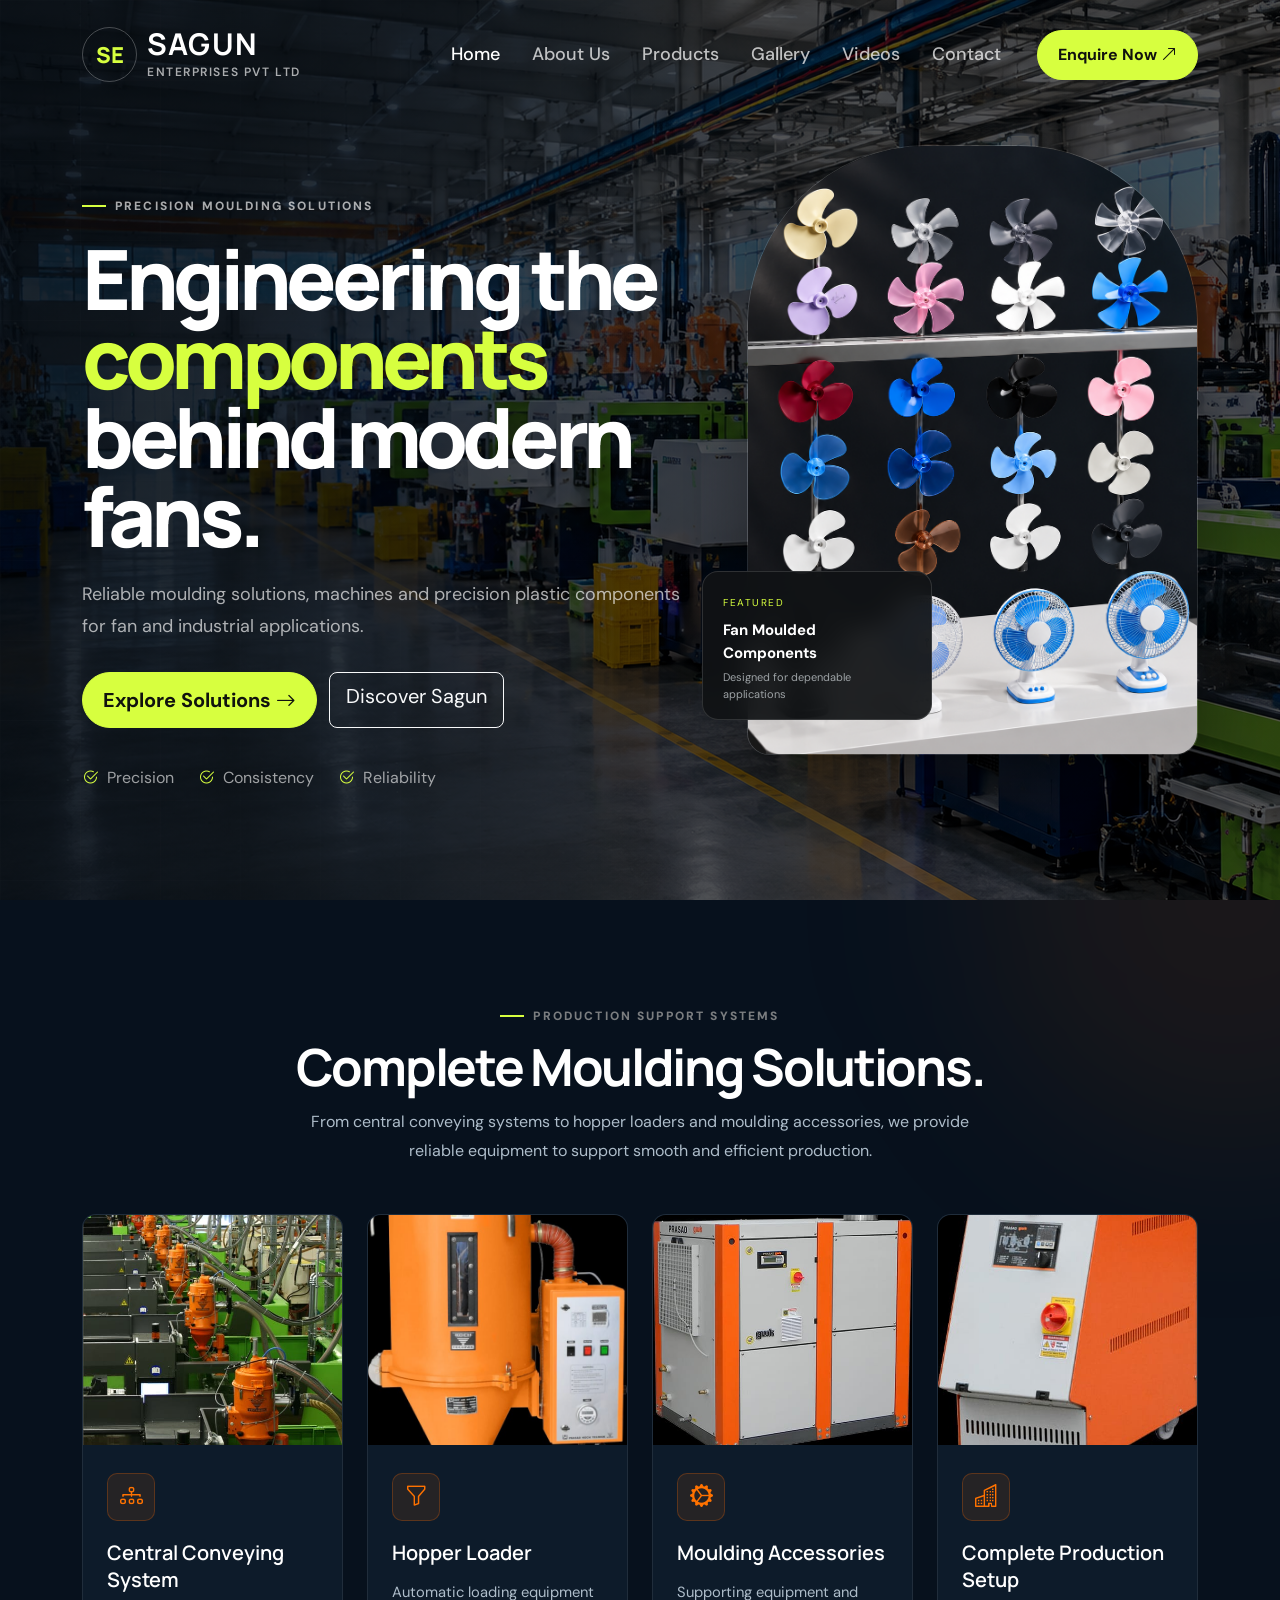
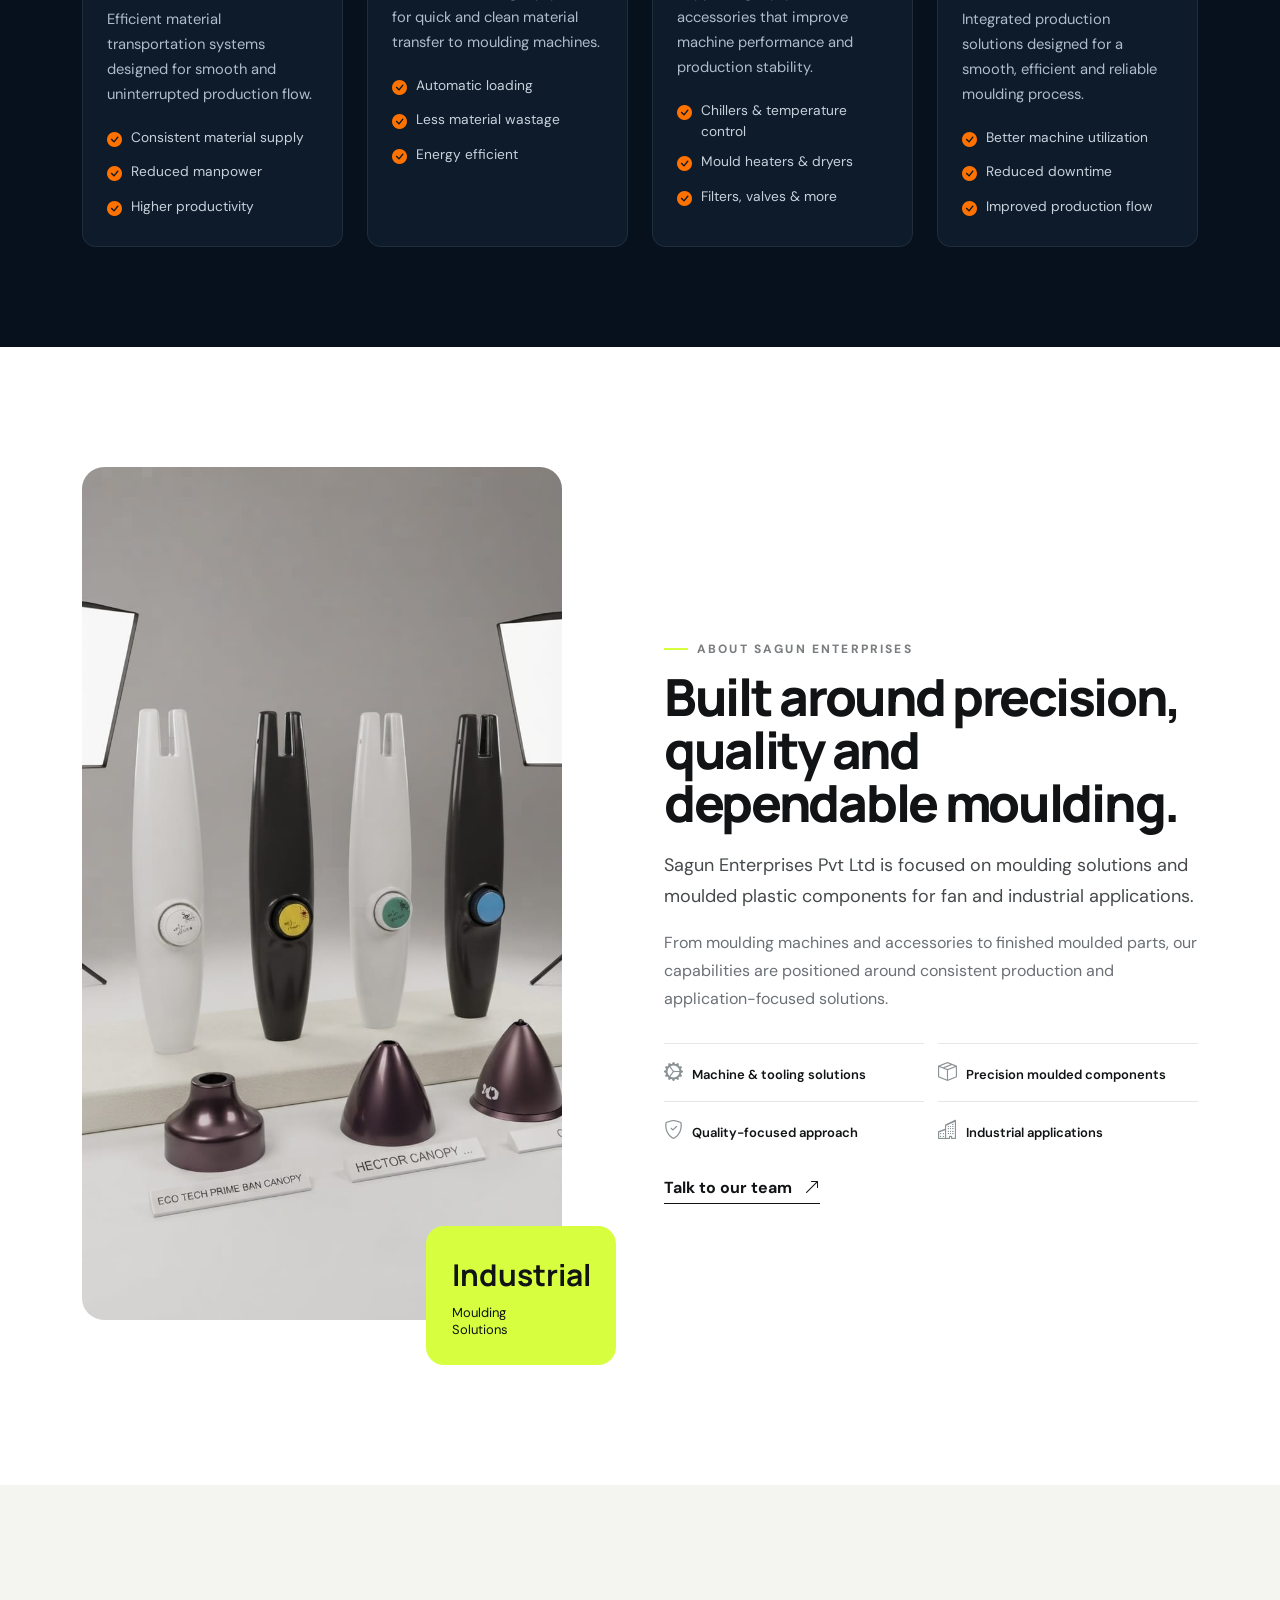
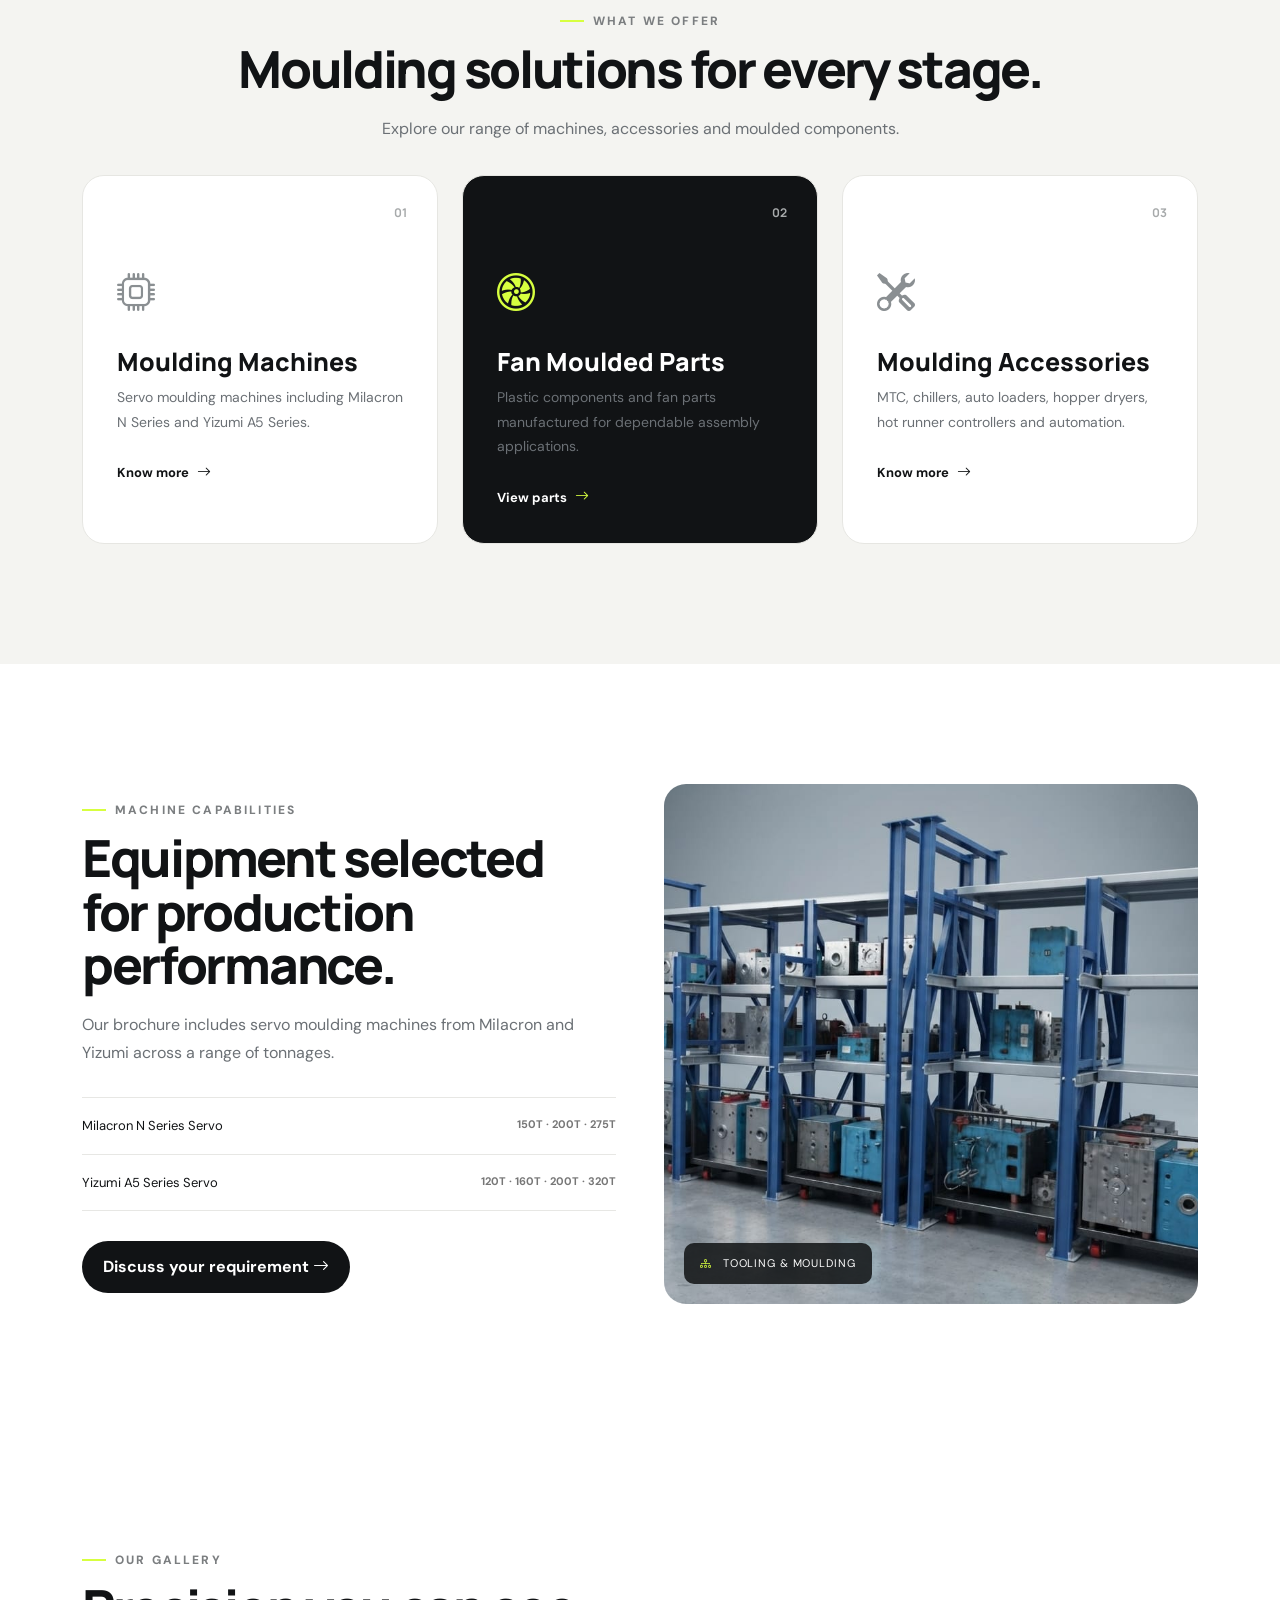
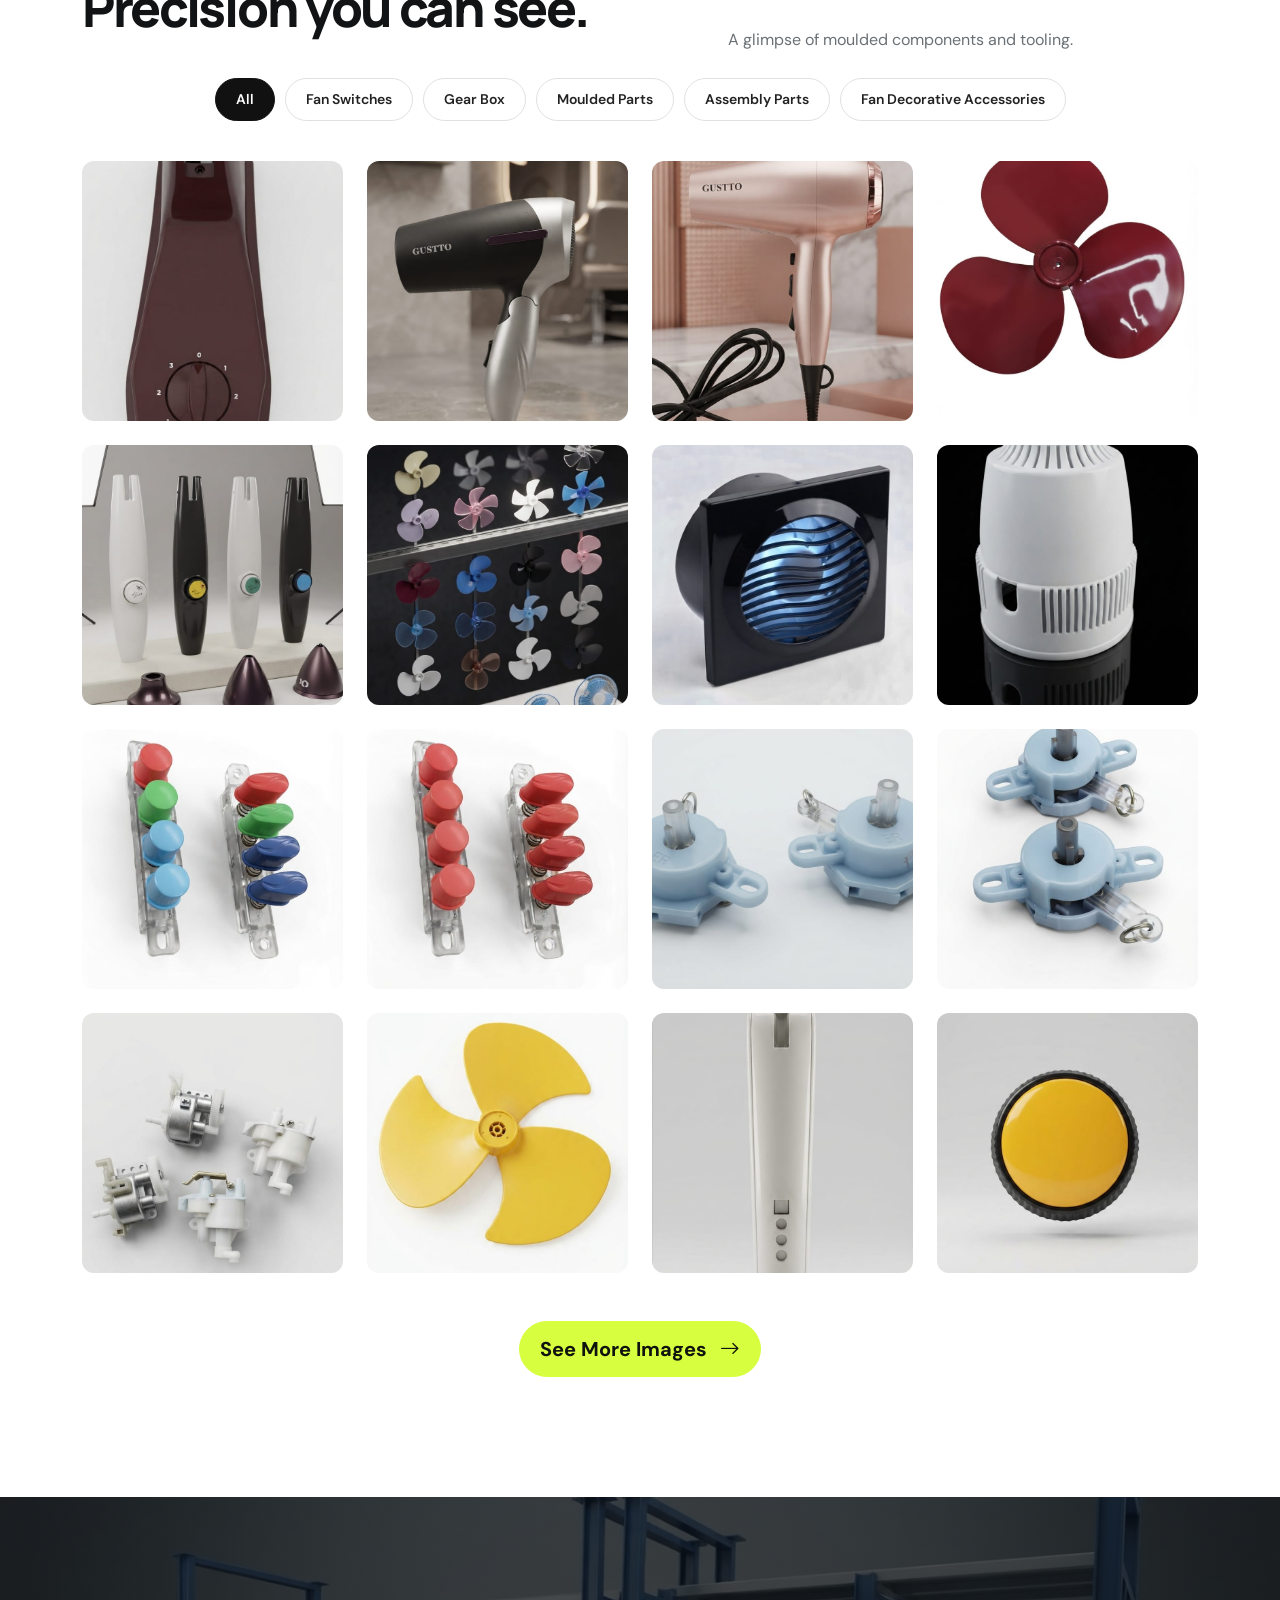
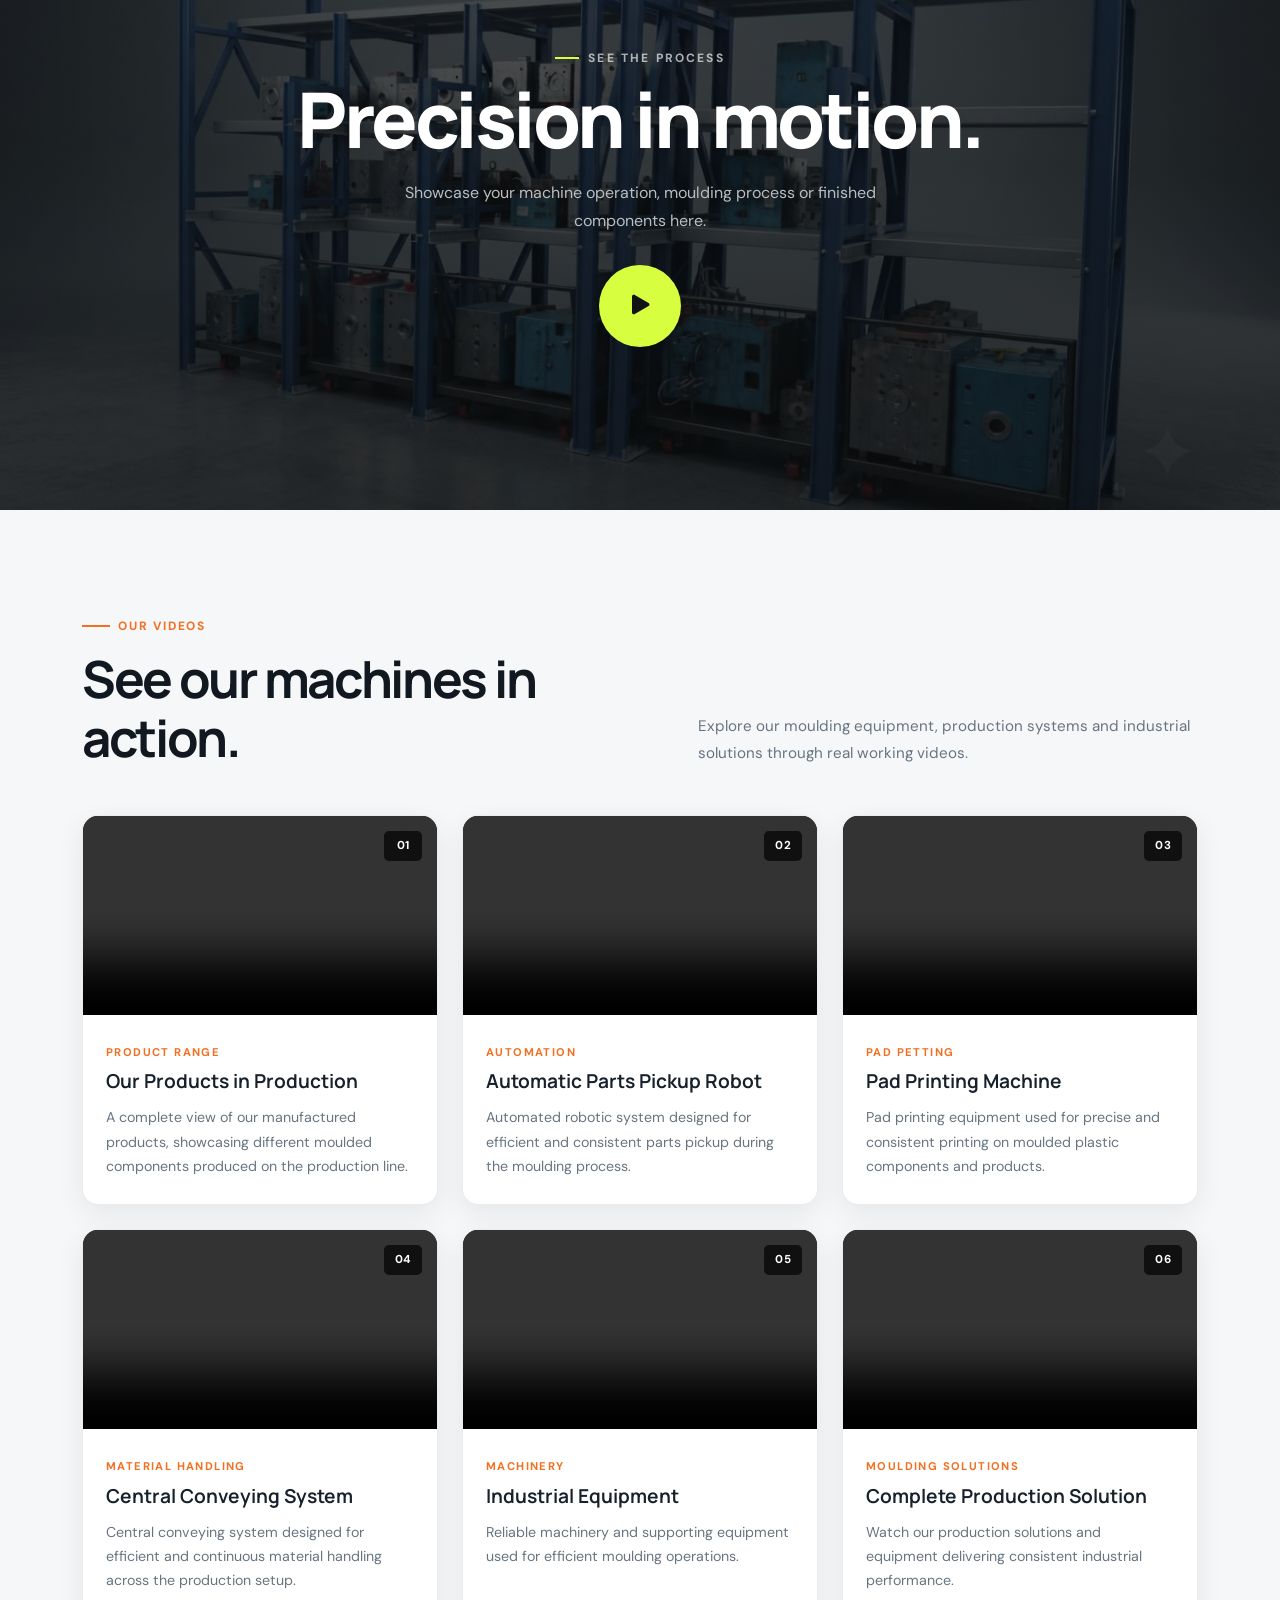
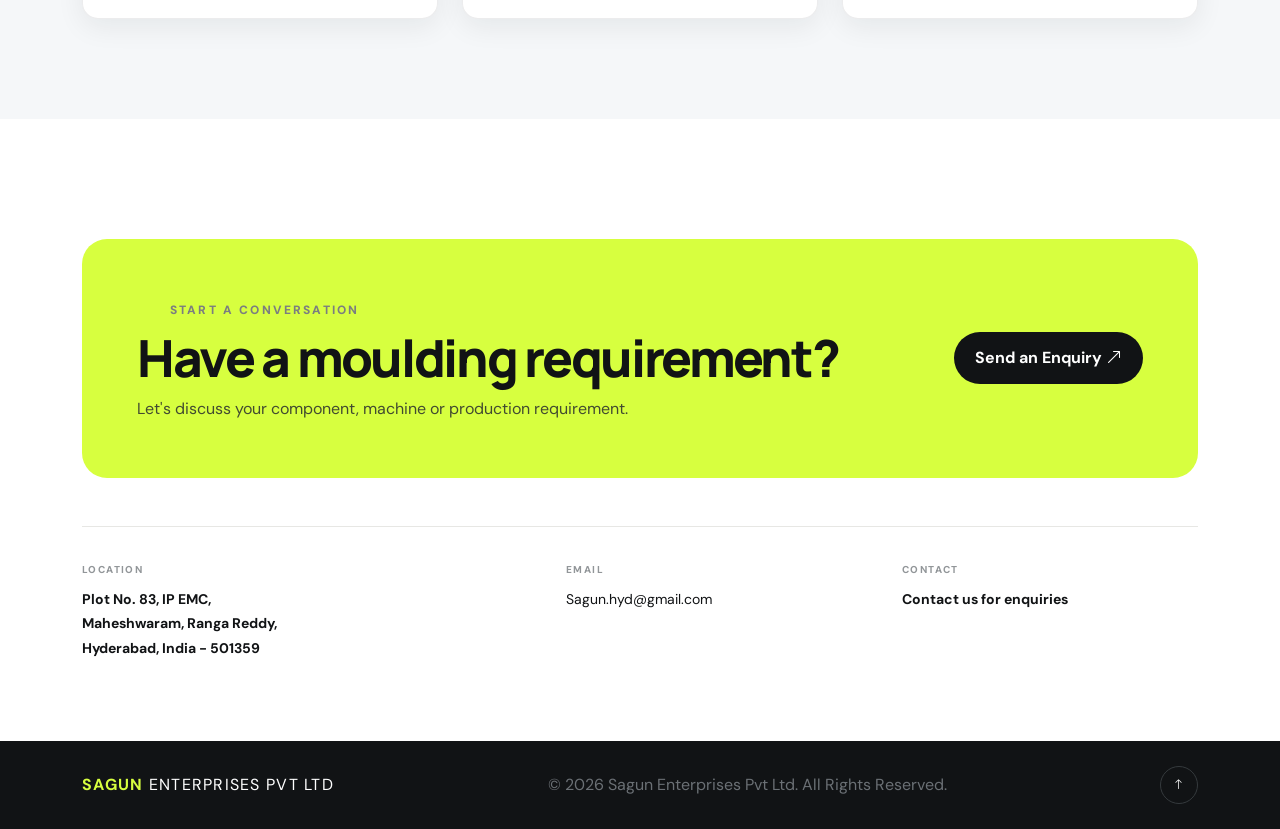
==== index.html @ 0892a83f "Initial website upload" ====
<!DOCTYPE html>
<html lang="en">

<head>
  <meta charset="UTF-8">
  <meta name="viewport" content="width=device-width, initial-scale=1.0">
  <meta name="description"
    content="Sagun Enterprises Pvt Ltd - Moulding machines, fan moulded components and industrial moulding solutions in Hyderabad.">
  <title>Sagun Enterprises Pvt Ltd | Moulding Solutions</title>

  <link rel="preconnect" href="https://fonts.googleapis.com">
  <link rel="preconnect" href="https://fonts.gstatic.com" crossorigin>
  <link
    href="https://fonts.googleapis.com/css2?family=DM+Sans:wght@400;500;600;700&family=Manrope:wght@500;600;700;800&display=swap"
    rel="stylesheet">

  <link href="https://cdn.jsdelivr.net/npm/bootstrap@5.3.3/dist/css/bootstrap.min.css" rel="stylesheet">
  <link href="https://cdn.jsdelivr.net/npm/bootstrap-icons@1.11.3/font/bootstrap-icons.min.css" rel="stylesheet">
  <link href="https://unpkg.com/aos@2.3.4/dist/aos.css" rel="stylesheet">
  <link rel="stylesheet" href="https://cdn.jsdelivr.net/npm/@fancyapps/ui@5.0/dist/fancybox/fancybox.css">

  <link rel="stylesheet" href="css/style.css">
</head>

<body>
  <!-- Header -->
  <header class="site-header">
    <nav class="navbar navbar-expand-lg navbar-dark">
      <div class="container">
        <a class="navbar-brand" href="#home">
          <span class="brand-mark">SE</span>
          <span>
            <strong>SAGUN</strong>
            <small>ENTERPRISES PVT LTD</small>
          </span>
        </a>

        <button class="navbar-toggler" type="button" data-bs-toggle="collapse" data-bs-target="#mainNav"
          aria-controls="mainNav" aria-expanded="false" aria-label="Toggle navigation">
          <span class="navbar-toggler-icon"></span>
        </button>

        <div class="collapse navbar-collapse" id="mainNav">
          <ul class="navbar-nav ms-auto align-items-lg-center gap-lg-2">
            <li class="nav-item"><a class="nav-link active" href="#home">Home</a></li>
            <li class="nav-item"><a class="nav-link" href="#about">About Us</a></li>
            <li class="nav-item"><a class="nav-link" href="#products">Products</a></li>
            <li class="nav-item"><a class="nav-link" href="#gallery">Gallery</a></li>
            <li class="nav-item"><a class="nav-link" href="#videos">Videos</a></li>
            <li class="nav-item"><a class="nav-link" href="#contact">Contact</a></li>
          </ul>
          <a href="#contact" class="btn btn-accent ms-lg-4">Enquire Now <i class="bi bi-arrow-up-right"></i></a>
        </div>
      </div>
    </nav>
  </header>

  <main>
    <!-- Hero -->
    <section class="hero" id="home">
      <div class="hero-grid"></div>
      <div class="container position-relative">
        <div class="row align-items-center min-vh-100 py-5">
          <div class="col-lg-7">
            <div class="hero-copy" data-aos="fade-up">
              <span class="eyebrow"><span></span> PRECISION MOULDING SOLUTIONS</span>
              <h1>Engineering the <em>components</em> behind modern fans.</h1>
              <p class="hero-text">
                Reliable moulding solutions, machines and precision plastic components
                for fan and industrial applications.
              </p>
              <div class="hero-actions">
                <a href="#products" class="btn btn-accent btn-lg">Explore Solutions <i
                    class="bi bi-arrow-right"></i></a>
                <a href="#about" class="btn btn-outline-light btn-lg">Discover Sagun</a>
              </div>

              <div class="hero-points">
                <span><i class="bi bi-check2-circle"></i> Precision</span>
                <span><i class="bi bi-check2-circle"></i> Consistency</span>
                <span><i class="bi bi-check2-circle"></i> Reliability</span>
              </div>
            </div>
          </div>

          <div class="col-lg-5 d-none d-lg-block">
            <div class="hero-product" data-aos="zoom-in" data-aos-delay="150">
              <div class="hero-image-frame">
                <img src="assets/images/sagun28.png" alt="Moulded fan component">
              </div>
              <div class="hero-float-card">
                <span>Featured</span>
                <strong>Fan Moulded Components</strong>
                <small>Designed for dependable applications</small>
              </div>
            </div>
          </div>
        </div>
      </div>
    </section>

    <!-- Production Support Systems -->
    <section class="section production-section" id="production">

      <div class="container">

        <!-- Section Heading -->
        <div class="section-heading text-center" data-aos="fade-up">

          <span class="eyebrow dark">
            <span></span> PRODUCTION SUPPORT SYSTEMS
          </span>

          <h2>Complete Moulding Solutions.</h2>

          <p>
            From central conveying systems to hopper loaders and moulding
            accessories, we provide reliable equipment to support smooth
            and efficient production.
          </p>

        </div>


        <!-- Production Cards -->
        <div class="row g-4 mt-4">


          <!-- Central Conveying System -->
          <div class="col-12 col-md-6 col-lg-3" data-aos="fade-up">

            <div class="production-card">

              <div class="production-image">
                <img src="assets/images/sagun-machine-4.jpeg" alt="Central Conveying System">
              </div>

              <div class="production-content">

                <div class="production-icon">
                  <i class="bi bi-diagram-3"></i>
                </div>

                <h3>Central Conveying System</h3>

                <p>
                  Efficient material transportation systems designed
                  for smooth and uninterrupted production flow.
                </p>

                <ul>
                  <li>
                    <i class="bi bi-check-circle-fill"></i>
                    Consistent material supply
                  </li>

                  <li>
                    <i class="bi bi-check-circle-fill"></i>
                    Reduced manpower
                  </li>

                  <li>
                    <i class="bi bi-check-circle-fill"></i>
                    Higher productivity
                  </li>
                </ul>

              </div>

            </div>

          </div>


          <!-- Hopper Loader -->
          <div class="col-12 col-md-6 col-lg-3" data-aos="fade-up" data-aos-delay="100">

            <div class="production-card">

              <div class="production-image">
                <img src="assets/images/sagun-machine-1.jpeg" alt="Hopper Loader Machine">
              </div>

              <div class="production-content">

                <div class="production-icon">
                  <i class="bi bi-funnel"></i>
                </div>

                <h3>Hopper Loader</h3>

                <p>
                  Automatic loading equipment for quick and clean
                  material transfer to moulding machines.
                </p>

                <ul>
                  <li>
                    <i class="bi bi-check-circle-fill"></i>
                    Automatic loading
                  </li>

                  <li>
                    <i class="bi bi-check-circle-fill"></i>
                    Less material wastage
                  </li>

                  <li>
                    <i class="bi bi-check-circle-fill"></i>
                    Energy efficient
                  </li>
                </ul>

              </div>

            </div>

          </div>


          <!-- Moulding Accessories -->
          <div class="col-12 col-md-6 col-lg-3" data-aos="fade-up" data-aos-delay="200">

            <div class="production-card">

              <div class="production-image">
                <img src="assets/images/sagun-machine-2.jpeg" alt="Moulding Accessories">
              </div>

              <div class="production-content">

                <div class="production-icon">
                  <i class="bi bi-gear-wide-connected"></i>
                </div>

                <h3>Moulding Accessories</h3>

                <p>
                  Supporting equipment and accessories that improve
                  machine performance and production stability.
                </p>

                <ul>
                  <li>
                    <i class="bi bi-check-circle-fill"></i>
                    Chillers &amp; temperature control
                  </li>

                  <li>
                    <i class="bi bi-check-circle-fill"></i>
                    Mould heaters &amp; dryers
                  </li>

                  <li>
                    <i class="bi bi-check-circle-fill"></i>
                    Filters, valves &amp; more
                  </li>
                </ul>

              </div>

            </div>

          </div>


          <!-- Production Setup -->
          <div class="col-12 col-md-6 col-lg-3" data-aos="fade-up" data-aos-delay="300">

            <div class="production-card">

              <div class="production-image">
                <img src="assets/images/sagun-machine-3.jpeg" alt="Complete Moulding Production Setup">
              </div>

              <div class="production-content">

                <div class="production-icon">
                  <i class="bi bi-buildings"></i>
                </div>

                <h3>Complete Production Setup</h3>

                <p>
                  Integrated production solutions designed for a
                  smooth, efficient and reliable moulding process.
                </p>

                <ul>
                  <li>
                    <i class="bi bi-check-circle-fill"></i>
                    Better machine utilization
                  </li>

                  <li>
                    <i class="bi bi-check-circle-fill"></i>
                    Reduced downtime
                  </li>

                  <li>
                    <i class="bi bi-check-circle-fill"></i>
                    Improved production flow
                  </li>
                </ul>

              </div>

            </div>

          </div>

        </div>

      </div>

    </section>

    <!-- About -->
    <section class="section about-section" id="about">
      <div class="container">
        <div class="row align-items-center g-5">
          <div class="col-lg-6" data-aos="fade-right">
            <div class="image-stack">
              <img class="main-about-img" src="assets/images/sagun20.jpeg" alt="Moulded plastic component">
              <div class="experience-card">
                <strong>Industrial</strong>
                <span>Moulding<br>Solutions</span>
              </div>
            </div>
          </div>

          <div class="col-lg-6" data-aos="fade-left">
            <span class="eyebrow dark"><span></span> ABOUT SAGUN ENTERPRISES</span>
            <h2>Built around precision, quality and dependable moulding.</h2>
            <p class="lead-text">
              Sagun Enterprises Pvt Ltd is focused on moulding solutions and moulded
              plastic components for fan and industrial applications.
            </p>
            <p>
              From moulding machines and accessories to finished moulded parts,
              our capabilities are positioned around consistent production and
              application-focused solutions.
            </p>

            <div class="about-features">
              <div><i class="bi bi-gear-wide-connected"></i><span>Machine & tooling solutions</span></div>
              <div><i class="bi bi-box-seam"></i><span>Precision moulded components</span></div>
              <div><i class="bi bi-shield-check"></i><span>Quality-focused approach</span></div>
              <div><i class="bi bi-buildings"></i><span>Industrial applications</span></div>
            </div>

            <a href="#contact" class="text-link">Talk to our team <i class="bi bi-arrow-up-right"></i></a>
          </div>
        </div>
      </div>
    </section>

    <!-- Product categories -->
    <section class="section products-section" id="products">
      <div class="container">
        <div class="section-heading text-center" data-aos="fade-up">
          <span class="eyebrow dark"><span></span> WHAT WE OFFER</span>
          <h2>Moulding solutions for every stage.</h2>
          <p>Explore our range of machines, accessories and moulded components.</p>
        </div>

        <div class="row g-4 mt-2">
          <div class="col-md-6 col-xl-4" data-aos="fade-up">
            <article class="service-card">
              <div class="service-number">01</div>
              <i class="bi bi-cpu"></i>
              <h3>Moulding Machines</h3>
              <p>Servo moulding machines including Milacron N Series and Yizumi A5 Series.</p>
              <a href="#contact">Know more <i class="bi bi-arrow-right"></i></a>
            </article>
          </div>

          <div class="col-md-6 col-xl-4" data-aos="fade-up" data-aos-delay="100">
            <article class="service-card featured">
              <div class="service-number">02</div>
              <i class="bi bi-fan"></i>
              <h3>Fan Moulded Parts</h3>
              <p>Plastic components and fan parts manufactured for dependable assembly applications.</p>
              <a href="#gallery">View parts <i class="bi bi-arrow-right"></i></a>
            </article>
          </div>

          <div class="col-md-6 col-xl-4" data-aos="fade-up" data-aos-delay="200">
            <article class="service-card">
              <div class="service-number">03</div>
              <i class="bi bi-tools"></i>
              <h3>Moulding Accessories</h3>
              <p>MTC, chillers, auto loaders, hopper dryers, hot runner controllers and automation.</p>
              <a href="#contact">Know more <i class="bi bi-arrow-right"></i></a>
            </article>
          </div>
        </div>
      </div>
    </section>

    <!-- Featured parts -->
    <!-- Machines -->
    <section class="section machine-section">
      <div class="container">
        <div class="row align-items-center g-5">
          <div class="col-lg-6 order-lg-2" data-aos="fade-left">
            <div class="machine-image">
              <img src="assets/images/moulds-rack.jpg" alt="Moulds and tooling storage">
              <div class="image-label"><i class="bi bi-diagram-3"></i> TOOLING & MOULDING</div>
            </div>
          </div>

          <div class="col-lg-6 order-lg-1" data-aos="fade-right">
            <span class="eyebrow dark"><span></span> MACHINE CAPABILITIES</span>
            <h2>Equipment selected for production performance.</h2>
            <p>
              Our brochure includes servo moulding machines from Milacron and Yizumi
              across a range of tonnages.
            </p>

            <div class="machine-list">
              <div><span>Milacron N Series Servo</span><b>150T · 200T · 275T</b></div>
              <div><span>Yizumi A5 Series Servo</span><b>120T · 160T · 200T · 320T</b></div>
            </div>

            <a href="#contact" class="btn btn-dark-custom">Discuss your requirement <i
                class="bi bi-arrow-right"></i></a>
          </div>
        </div>
      </div>
    </section>
    <!-- Gallery -->
    <section class="section gallery-section" id="gallery">
      <div class="container">

        <!-- Gallery Heading -->
        <div class="section-heading" data-aos="fade-up">

          <span class="eyebrow dark">
            <span></span> OUR GALLERY
          </span>

          <div class="d-flex flex-column flex-lg-row justify-content-between align-items-lg-end gap-3">

            <h2>Precision you can see.</h2>

            <p class="mb-0">
              A glimpse of moulded components and tooling.
            </p>

          </div>

        </div>

        <!-- Gallery Tabs -->
        <div class="gallery-tabs mt-4" data-aos="fade-up">
          <button class="gallery-tab active" data-filter="all">
            All
          </button>
          <button class="gallery-tab" data-filter="switches">
            Fan Switches
          </button>
          <button class="gallery-tab" data-filter="gearbox">
            Gear Box
          </button>
          <button class="gallery-tab" data-filter="moulded">
            Moulded Parts
          </button>
          <button class="gallery-tab" data-filter="assembly">
            Assembly Parts
          </button>
          <button class="gallery-tab" data-filter="fandecorative">
            Fan Decorative Accessories
          </button>
        </div>
        <!-- Gallery Grid -->
        <div class="row g-4 mt-3" id="galleryGrid">


          <!-- =========================
           IMAGE 01 - FAN SWITCHES
      ========================== -->
          <div class="col-6 col-md-4 col-lg-3 gallery-image" data-category="all">

            <a data-fancybox="gallery" href="assets/images/fan-control.jpg">

              <div class="gallery-item">

                <img src="assets/images/fan-control.jpg" alt="Sagun Enterprises Fan Switches">

                <span>
                  <i class="bi bi-arrows-fullscreen"></i>
                </span>

              </div>

            </a>

          </div>
          <div class="col-6 col-md-4 col-lg-3 gallery-image" data-category="all">

            <a data-fancybox="gallery" href="assets/images/sagun12.jpeg">

              <div class="gallery-item">

                <img src="assets/images/sagun12.jpeg" alt="Sagun Enterprises Fan Switches">

                <span>
                  <i class="bi bi-arrows-fullscreen"></i>
                </span>

              </div>

            </a>

          </div>
          <div class="col-6 col-md-4 col-lg-3 gallery-image" data-category="all">

            <a data-fancybox="gallery" href="assets/images/fan-body.jpg">

              <div class="gallery-item">

                <img src="assets/images/fan-body.jpg" alt="Sagun Enterprises Fan Switches">

                <span>
                  <i class="bi bi-arrows-fullscreen"></i>
                </span>

              </div>

            </a>

          </div>
          <div class="col-6 col-md-4 col-lg-3 gallery-image" data-category="all">

            <a data-fancybox="gallery" href="assets/images/sagun18.jpeg">

              <div class="gallery-item">

                <img src="assets/images/sagun18.jpeg" alt="Sagun Enterprises Fan Switches">

                <span>
                  <i class="bi bi-arrows-fullscreen"></i>
                </span>

              </div>

            </a>

          </div>
          <div class="col-6 col-md-4 col-lg-3 gallery-image" data-category="all">

            <a data-fancybox="gallery" href="assets/images/fan-stands.jpg">

              <div class="gallery-item">

                <img src="assets/images/fan-stands.jpg" alt="Sagun Enterprises Fan Switches">

                <span>
                  <i class="bi bi-arrows-fullscreen"></i>
                </span>

              </div>

            </a>

          </div>
          <div class="col-6 col-md-4 col-lg-3 gallery-image" data-category="all">

            <a data-fancybox="gallery" href="assets/images/sagun25.jpeg">

              <div class="gallery-item">

                <img src="assets/images/sagun25.jpeg" alt="Sagun Enterprises Fan Switches">

                <span>
                  <i class="bi bi-arrows-fullscreen"></i>
                </span>

              </div>

            </a>

          </div>
          <div class="col-6 col-md-4 col-lg-3 gallery-image" data-category="all">

            <a data-fancybox="gallery" href="assets/images/sagun26.jpeg">

              <div class="gallery-item">

                <img src="assets/images/sagun26.jpeg" alt="Sagun Enterprises Fan Switches">

                <span>
                  <i class="bi bi-arrows-fullscreen"></i>
                </span>

              </div>

            </a>

          </div>
          <div class="col-6 col-md-4 col-lg-3 gallery-image" data-category="all">

            <a data-fancybox="gallery" href="assets/images/sagun28.jpeg">

              <div class="gallery-item">

                <img src="assets/images/sagun28.jpeg" alt="Sagun Enterprises Fan Switches">

                <span>
                  <i class="bi bi-arrows-fullscreen"></i>
                </span>

              </div>

            </a>

          </div>
          <div class="col-6 col-md-4 col-lg-3 gallery-image" data-category="switches">

            <a data-fancybox="gallery" href="assets/images/sagun1.jpeg">

              <div class="gallery-item">

                <img src="assets/images/sagun1.jpeg" alt="Sagun Enterprises Fan Switches">

                <span>
                  <i class="bi bi-arrows-fullscreen"></i>
                </span>

              </div>

            </a>

          </div>
          <div class="col-6 col-md-4 col-lg-3 gallery-image" data-category="switches">

            <a data-fancybox="gallery" href="assets/images/sagun2.jpeg">

              <div class="gallery-item">

                <img src="assets/images/sagun2.jpeg" alt="Sagun Enterprises Fan Switches">

                <span>
                  <i class="bi bi-arrows-fullscreen"></i>
                </span>

              </div>

            </a>

          </div>
          <div class="col-6 col-md-4 col-lg-3 gallery-image" data-category="switches">

            <a data-fancybox="gallery" href="assets/images/sagun3.jpeg">

              <div class="gallery-item">

                <img src="assets/images/sagun3.jpeg" alt="Sagun Enterprises Fan Switches">

                <span>
                  <i class="bi bi-arrows-fullscreen"></i>
                </span>

              </div>

            </a>

          </div>
          <div class="col-6 col-md-4 col-lg-3 gallery-image" data-category="switches">

            <a data-fancybox="gallery" href="assets/images/sagun4.jpeg">

              <div class="gallery-item">

                <img src="assets/images/sagun4.jpeg" alt="Sagun Enterprises Fan Switches">

                <span>
                  <i class="bi bi-arrows-fullscreen"></i>
                </span>

              </div>

            </a>

          </div>
          <div class="col-6 col-md-4 col-lg-3 gallery-image" data-category="gearbox">

            <a data-fancybox="gallery" href="assets/images/sagun-1.jpeg">

              <div class="gallery-item">

                <img src="assets/images/sagun-1.jpeg" alt="Sagun Enterprises Gear Box">

                <span>
                  <i class="bi bi-arrows-fullscreen"></i>
                </span>

              </div>

            </a>

          </div>
          <div class="col-6 col-md-4 col-lg-3 gallery-image" data-category="moulded">

            <a data-fancybox="gallery" href="assets/images/fan-blade.jpg">

              <div class="gallery-item">

                <img src="assets/images/fan-blade.jpg" alt="Sagun Enterprises Moulded Parts">

                <span>
                  <i class="bi bi-arrows-fullscreen"></i>
                </span>

              </div>

            </a>

          </div>
          <div class="col-6 col-md-4 col-lg-3 gallery-image" data-category="moulded">

            <a data-fancybox="gallery" href="assets/images/sagun24.jpeg">

              <div class="gallery-item">

                <img src="assets/images/sagun24.jpeg" alt="Sagun Enterprises Moulded Parts">

                <span>
                  <i class="bi bi-arrows-fullscreen"></i>
                </span>

              </div>

            </a>

          </div>
          <div class="col-6 col-md-4 col-lg-3 gallery-image" data-category="moulded">

            <a data-fancybox="gallery" href="assets/images/sagun27.jpeg">

              <div class="gallery-item">

                <img src="assets/images/sagun27.jpeg" alt="Sagun Enterprises Moulded Parts">

                <span>
                  <i class="bi bi-arrows-fullscreen"></i>
                </span>

              </div>

            </a>

          </div>
          <div class="col-6 col-md-4 col-lg-3 gallery-image" data-category="moulded">

            <a data-fancybox="gallery" href="assets/images/sagun21.jpeg">

              <div class="gallery-item">

                <img src="assets/images/sagun21.jpeg" alt="Sagun Enterprises Moulded Parts">

                <span>
                  <i class="bi bi-arrows-fullscreen"></i>
                </span>

              </div>

            </a>

          </div>
          <div class="col-6 col-md-4 col-lg-3 gallery-image" data-category="moulded">

            <a data-fancybox="gallery" href="assets/images/sagun-11.jpeg">

              <div class="gallery-item">

                <img src="assets/images/sagun-11.jpeg" alt="Sagun Enterprises Moulded Parts">

                <span>
                  <i class="bi bi-arrows-fullscreen"></i>
                </span>

              </div>

            </a>

          </div>
          <div class="col-6 col-md-4 col-lg-3 gallery-image" data-category="moulded">

            <a data-fancybox="gallery" href="assets/images/sagun(1).jpeg">

              <div class="gallery-item">

                <img src="assets/images/sagun(1).jpeg" alt="Sagun Enterprises Moulded Parts">

                <span>
                  <i class="bi bi-arrows-fullscreen"></i>
                </span>

              </div>

            </a>

          </div>
          <div class="col-6 col-md-4 col-lg-3 gallery-image" data-category="moulded">

            <a data-fancybox="gallery" href="assets/images/sagun28.jpeg">

              <div class="gallery-item">

                <img src="assets/images/sagun28.jpeg" alt="Sagun Enterprises Moulded Parts">

                <span>
                  <i class="bi bi-arrows-fullscreen"></i>
                </span>

              </div>

            </a>

          </div>
          <div class="col-6 col-md-4 col-lg-3 gallery-image" data-category="moulded">

            <a data-fancybox="gallery" href="assets/images/sagun(2).jpeg">

              <div class="gallery-item">

                <img src="assets/images/sagun(2).jpeg" alt="Sagun Enterprises Moulded Parts">

                <span>
                  <i class="bi bi-arrows-fullscreen"></i>
                </span>

              </div>

            </a>

          </div>
          <div class="col-6 col-md-4 col-lg-3 gallery-image" data-category="moulded">

            <a data-fancybox="gallery" href="assets/images/moulded-parts.jpg">

              <div class="gallery-item">

                <img src="assets/images/moulded-parts.jpg" alt="Sagun Enterprises Moulded Parts">

                <span>
                  <i class="bi bi-arrows-fullscreen"></i>
                </span>

              </div>

            </a>

          </div>
          <div class="col-6 col-md-4 col-lg-3 gallery-image" data-category="moulded">

            <a data-fancybox="gallery" href="assets/images/sagun(3).jpeg">

              <div class="gallery-item">

                <img src="assets/images/sagun(3).jpeg" alt="Sagun Enterprises Moulded Parts">

                <span>
                  <i class="bi bi-arrows-fullscreen"></i>
                </span>

              </div>

            </a>

          </div>
          <div class="col-6 col-md-4 col-lg-3 gallery-image" data-category="moulded">

            <a data-fancybox="gallery" href="assets/images/sagun11.jpeg">

              <div class="gallery-item">

                <img src="assets/images/sagun11.jpeg" alt="Sagun Enterprises Moulded Parts">

                <span>
                  <i class="bi bi-arrows-fullscreen"></i>
                </span>

              </div>

            </a>

          </div>
          <div class="col-6 col-md-4 col-lg-3 gallery-image" data-category="moulded">

            <a data-fancybox="gallery" href="assets/images/sagun13.jpeg">

              <div class="gallery-item">

                <img src="assets/images/sagun13.jpeg" alt="Sagun Enterprises Moulded Parts">

                <span>
                  <i class="bi bi-arrows-fullscreen"></i>
                </span>

              </div>

            </a>

          </div>
          <div class="col-6 col-md-4 col-lg-3 gallery-image extra-gallery" data-category="moulded">

            <a data-fancybox="gallery" href="assets/images/sagun19.jpeg">

              <div class="gallery-item">

                <img src="assets/images/sagun19.jpeg" alt="Sagun Enterprises Moulded Parts">

                <span>
                  <i class="bi bi-arrows-fullscreen"></i>
                </span>

              </div>

            </a>

          </div>
          <div class="col-6 col-md-4 col-lg-3 gallery-image extra-gallery" data-category="assembly">

            <a data-fancybox="gallery" href="assets/images/sagun8.jpeg">

              <div class="gallery-item">

                <img src="assets/images/sagun8.jpeg" alt="Sagun Enterprises Assembly Parts">

                <span>
                  <i class="bi bi-arrows-fullscreen"></i>
                </span>

              </div>

            </a>

          </div>
          <div class="col-6 col-md-4 col-lg-3 gallery-image extra-gallery" data-category="assembly">

            <a data-fancybox="gallery" href="assets/images/sagun(4).jpeg">

              <div class="gallery-item">

                <img src="assets/images/sagun(4).jpeg" alt="Sagun Enterprises Assembly Parts">

                <span>
                  <i class="bi bi-arrows-fullscreen"></i>
                </span>

              </div>

            </a>

          </div>
          <div class="col-6 col-md-4 col-lg-3 gallery-image extra-gallery" data-category="assembly">

            <a data-fancybox="gallery" href="assets/images/sagun(5).jpeg">

              <div class="gallery-item">

                <img src="assets/images/sagun(5).jpeg" alt="Sagun Enterprises Assembly Parts">

                <span>
                  <i class="bi bi-arrows-fullscreen"></i>
                </span>

              </div>

            </a>

          </div>
          <div class="col-6 col-md-4 col-lg-3 gallery-image extra-gallery" data-category="assembly">

            <a data-fancybox="gallery" href="assets/images/sagun(6).jpeg">

              <div class="gallery-item">

                <img src="assets/images/sagun(6).jpeg" alt="Sagun Enterprises Assembly Parts">

                <span>
                  <i class="bi bi-arrows-fullscreen"></i>
                </span>

              </div>

            </a>

          </div>
          <div class="col-6 col-md-4 col-lg-3 gallery-image extra-gallery" data-category="assembly">

            <a data-fancybox="gallery" href="assets/images/sagun(7).jpeg">

              <div class="gallery-item">

                <img src="assets/images/sagun(7).jpeg" alt="Sagun Enterprises Assembly Parts">

                <span>
                  <i class="bi bi-arrows-fullscreen"></i>
                </span>

              </div>

            </a>

          </div>
          <div class="col-6 col-md-4 col-lg-3 gallery-image" data-category="fandecorative">

            <a data-fancybox="gallery" href="assets/images/fandecor-1.jpeg">

              <div class="gallery-item">

                <img src="assets/images/fandecor-1.jpeg" alt="Sagun Enterprises Fan Switches">

                <span>
                  <i class="bi bi-arrows-fullscreen"></i>
                </span>

              </div>

            </a>

          </div>
          <div class="col-6 col-md-4 col-lg-3 gallery-image" data-category="fandecorative">

            <a data-fancybox="gallery" href="assets/images/fandecor-2.jpeg">

              <div class="gallery-item">

                <img src="assets/images/fandecor-2.jpeg" alt="Sagun Enterprises Fan Switches">

                <span>
                  <i class="bi bi-arrows-fullscreen"></i>
                </span>

              </div>

            </a>

          </div>
          <div class="col-6 col-md-4 col-lg-3 gallery-image" data-category="fandecorative">

            <a data-fancybox="gallery" href="assets/images/fandecor-3.jpeg">

              <div class="gallery-item">

                <img src="assets/images/fandecor-3.jpeg" alt="Sagun Enterprises Fan Switches">

                <span>
                  <i class="bi bi-arrows-fullscreen"></i>
                </span>

              </div>

            </a>

          </div>
        </div>
        <div class="text-center mt-5">

          <button type="button" class="btn btn-accent btn-lg" id="seeMoreGallery">
            See More Images
            <i class="bi bi-arrow-right ms-2"></i>
          </button>

        </div>
      </div>
    </section>

    <!-- Video -->
    <section class="video-section" id="videos">
      <div class="video-overlay"></div>
      <div class="container position-relative">
        <div class="row justify-content-center text-center">
          <div class="col-lg-8">
            <span class="eyebrow"><span></span> SEE THE PROCESS</span>
            <h2>Precision in motion.</h2>
            <p>Showcase your machine operation, moulding process or finished components here.</p>
            <a data-fancybox href="assets/video/automation.mp4" class="play-button" aria-label="Play video">
              <i class="bi bi-play-fill"></i>
            </a>
          </div>
        </div>
      </div>
    </section>

    <!-- =========================================
     SAGUN VIDEO SHOWCASE
========================================= -->

    <section class="section sagun-video-section" id="videos">
      <div class="container">
        <div class="sagun-video-heading">

          <span class="sagun-video-eyebrow">
            <span></span> OUR VIDEOS
          </span>

          <div class="sagun-video-heading-row">

            <h2>See our machines in action.</h2>

            <p>
              Explore our moulding equipment, production systems and
              industrial solutions through real working videos.
            </p>

          </div>

        </div>
        <div class="row g-4 mt-4">
          <!-- VIDEO 01 -->

          <div class="col-12 col-md-6 col-lg-4">

            <div class="sagun-video-card">

              <div class="sagun-video-media">

                <video controls preload="metadata" playsinline>
                  <source src="assets/video/production.mp4" type="video/mp4">
                  Your browser does not support the video tag.
                </video>

                <span class="sagun-video-number">01</span>

              </div>

              <div class="sagun-video-content">

                <span class="sagun-video-category">
                  PRODUCT RANGE
                </span>

                <h3>Our Products in Production</h3>

                <p>
                  A complete view of our manufactured products, showcasing
                  different moulded components produced on the production line.
                </p>

              </div>

            </div>

          </div>

          <!-- VIDEO 02 -->

          <div class="col-12 col-md-6 col-lg-4">

            <div class="sagun-video-card">

              <div class="sagun-video-media">

                <video controls preload="metadata" playsinline>
                  <source src="assets/video/automation.mp4" type="video/mp4">
                  Your browser does not support the video tag.
                </video>

                <span class="sagun-video-number">02</span>

              </div>

              <div class="sagun-video-content">

                <span class="sagun-video-category">
                  AUTOMATION
                </span>

                <h3>Automatic Parts Pickup Robot</h3>

                <p>
                  Automated robotic system designed for efficient and
                  consistent parts pickup during the moulding process.
                </p>

              </div>

            </div>

          </div>

          <!-- VIDEO 03 -->

          <div class="col-12 col-md-6 col-lg-4">

            <div class="sagun-video-card">

              <div class="sagun-video-media">

                <video controls preload="metadata" playsinline>
                  <source src="assets/video/pad-pating.mp4" type="video/mp4">
                  Your browser does not support the video tag.
                </video>

                <span class="sagun-video-number">03</span>

              </div>

              <div class="sagun-video-content">

                <span class="sagun-video-category">
                  PAD PETTING
                </span>

                <h3>Pad Printing Machine</h3>

                <p>
                  Pad printing equipment used for precise and consistent
                  printing on moulded plastic components and products.
                </p>

              </div>

            </div>

          </div>

          <!-- VIDEO 04 -->

          <div class="col-12 col-md-6 col-lg-4">

            <div class="sagun-video-card">

              <div class="sagun-video-media">

                <video controls preload="metadata" playsinline>
                  <source src="assets/video/central.mp4" type="video/mp4">
                  Your browser does not support the video tag.
                </video>

                <span class="sagun-video-number">04</span>

              </div>

              <div class="sagun-video-content">

                <span class="sagun-video-category">
                  MATERIAL HANDLING
                </span>

                <h3>Central Conveying System</h3>

                <p>
                  Central conveying system designed for efficient and
                  continuous material handling across the production setup.
                </p>

              </div>

            </div>

          </div>

          <!-- VIDEO 05 -->

          <div class="col-12 col-md-6 col-lg-4">

            <div class="sagun-video-card">

              <div class="sagun-video-media">

                <video controls preload="metadata" playsinline>
                  <source src="assets/video/industrial.mp4" type="video/mp4">
                  Your browser does not support the video tag.
                </video>

                <span class="sagun-video-number">05</span>

              </div>

              <div class="sagun-video-content">

                <span class="sagun-video-category">
                  MACHINERY
                </span>

                <h3>Industrial Equipment</h3>

                <p>
                  Reliable machinery and supporting equipment used
                  for efficient moulding operations.
                </p>

              </div>


            </div>

          </div>

          <!-- VIDEO 06 -->

          <div class="col-12 col-md-6 col-lg-4">

            <div class="sagun-video-card">

              <div class="sagun-video-media">

                <video controls preload="metadata" playsinline>
                  <source src="assets/video/products.mp4" type="video/mp4">
                  Your browser does not support the video tag.
                </video>

                <span class="sagun-video-number">06</span>

              </div>

              <div class="sagun-video-content">

                <span class="sagun-video-category">
                  MOULDING SOLUTIONS
                </span>

                <h3>Complete Production Solution</h3>

                <p>
                  Watch our production solutions and equipment
                  delivering consistent industrial performance.
                </p>

              </div>

            </div>

          </div>
        </div>
      </div>

    </section>

    <!-- CTA / Contact -->
    <section class="section cta-section" id="contact">
      <div class="container">
        <div class="cta-box">
          <div>
            <span class="eyebrow dark"><span></span> START A CONVERSATION</span>
            <h2>Have a moulding requirement?</h2>
            <p>Let's discuss your component, machine or production requirement.</p>
          </div>
          <a href="mailto:Sagun.hyd@gmail.com" class="btn btn-dark-custom">Send an Enquiry <i
              class="bi bi-arrow-up-right"></i></a>
        </div>

        <div class="contact-info mt-5">
          <div>
            <span>LOCATION</span>
            <strong>Plot No. 83, IP EMC,<br>Maheshwaram, Ranga Reddy,<br>Hyderabad, India - 501359</strong>
          </div>
          <div>
            <span>EMAIL</span>
            <a href="mailto:Sagun.hyd@gmail.com">Sagun.hyd@gmail.com</a>
          </div>
          <div>
            <span>CONTACT</span>
            <strong>Contact us for enquiries</strong>
          </div>
        </div>
      </div>
    </section>
  </main>

  <footer class="footer">
    <div class="container d-flex flex-column flex-md-row justify-content-between align-items-center gap-3">
      <div class="footer-brand"><strong>SAGUN</strong> ENTERPRISES PVT LTD</div>
      <p class="mb-0 fs-6">© 2026 Sagun Enterprises Pvt Ltd. All Rights Reserved.</p>
      <a href="#home" class="back-top"><i class="bi bi-arrow-up"></i></a>
    </div>
  </footer>

  <script src="https://cdn.jsdelivr.net/npm/bootstrap@5.3.3/dist/js/bootstrap.bundle.min.js"></script>
  <script src="https://unpkg.com/aos@2.3.4/dist/aos.js"></script>
  <script src="https://cdn.jsdelivr.net/npm/@fancyapps/ui@5.0/dist/fancybox/fancybox.umd.js"></script>
  <script src="js/main.js"></script>
  <script>
    document.addEventListener("DOMContentLoaded", function () {

      const galleryImages = document.querySelectorAll(".gallery-image");
      const galleryTabs = document.querySelectorAll(".gallery-tab");
      const seeMoreBtn = document.getElementById("seeMoreGallery");


      /* ==========================================
         INITIAL STATE
         Sirf first 16 images page par show karo
         ========================================== */

      galleryImages.forEach((item, index) => {
        if (index >= 16) {
          item.style.display = "none";
        }
      });


      /* ==========================================
         FANCYBOX GROUP SETUP
         ========================================== */

      function setFancyboxGroup(category) {

        galleryImages.forEach(function (item) {

          const link = item.querySelector("a");

          if (!link) return;

          const itemCategory = item.getAttribute("data-category");

          if (category === "all") {

            // All images ek hi Fancybox gallery mein
            link.setAttribute("data-fancybox", "gallery");

          } else {

            if (itemCategory === category) {

              // Selected category ki images ek group mein
              link.setAttribute("data-fancybox", "gallery");

            } else {

              // Baaki images Fancybox group se remove
              link.removeAttribute("data-fancybox");

            }

          }

        });

      }


      /* ==========================================
         SEE MORE BUTTON
         ========================================== */

      seeMoreBtn.addEventListener("click", function () {

        // Current active tab
        const activeTab = document.querySelector(".gallery-tab.active");
        const filter = activeTab
          ? activeTab.getAttribute("data-filter")
          : "all";


        /* ------------------------------------------
           ALL TAB
           Existing behavior bilkul same
           ------------------------------------------ */

        if (filter === "all") {

          const remainingImages =
            document.querySelectorAll(".extra-gallery a");

          if (remainingImages.length > 0) {
            remainingImages[0].click();
          }

          return;
        }


        /* ------------------------------------------
           CATEGORY TABS
           Selected category ki first image open karo
           ------------------------------------------ */

        const categoryImages = Array.from(galleryImages).filter(function (item) {

          return item.getAttribute("data-category") === filter;

        });


        if (categoryImages.length > 0) {

          const firstImage = categoryImages[0].querySelector("a");

          if (firstImage) {
            firstImage.click();
          }

        }

      });


      /* ==========================================
         TAB FILTER
         ========================================== */

      galleryTabs.forEach(function (tab) {

        tab.addEventListener("click", function () {

          const filter = this.getAttribute("data-filter");


          /* Active tab */

          galleryTabs.forEach(function (item) {
            item.classList.remove("active");
          });

          this.classList.add("active");


          /* Images filter */

          galleryImages.forEach(function (item) {

            const category = item.getAttribute("data-category");

            if (filter === "all") {

              // All tab: first 16 visible
              const index = Array.from(galleryImages).indexOf(item);

              if (index < 16) {
                item.style.display = "";
              } else {
                item.style.display = "none";
              }

            } else {

              // Category tab: sirf selected category
              if (category === filter) {
                item.style.display = "";
              } else {
                item.style.display = "none";
              }

            }

          });


          /* Fancybox group update */

          setFancyboxGroup(filter);

        });

      });


      /* ==========================================
         DEFAULT
         ========================================== */

      setFancyboxGroup("all");

    });
  </script>
</body>

</html>
---- css/style.css ----
:root {
  --ink: #111315;
  --ink-2: #181b1e;
  --muted: #6b7075;
  --line: #e7e7e4;
  --soft: #f4f4f1;
  --accent: #d7ff3f;
  --white: #fff;
  --radius: 22px;
}

html,
body {
  overflow-x: hidden;
}

* {
  box-sizing: border-box;
}

html {
  scroll-behavior: smooth;
}

body {
  margin: 0;
  font-family: "DM Sans", sans-serif;
  color: var(--ink);
  background: #fff;
  overflow-x: hidden;
}

h1,
h2,
h3,
.navbar-brand {
  font-family: "Manrope", sans-serif;
}

h2 {
  font-size: clamp(2.2rem, 4vw, 4rem);
  line-height: 1.04;
  letter-spacing: -0.045em;
  font-weight: 800;
  margin: 12px 0 20px;
}

p {
  color: var(--muted);
  line-height: 1.75;
}

.site-header {
  position: absolute;
  top: 0;
  left: 0;
  right: 0;
  z-index: 1000;
}

.navbar {
  padding: 22px 0;
}

.navbar-brand {
  display: flex;
  align-items: center;
  gap: 10px;
  color: #fff !important;
  line-height: 1;
}

.navbar-brand strong {
  display: block;
  font-size: 30px;
  letter-spacing: .04em;
}

.navbar-brand small {
  display: block;
  font: 600 8px "DM Sans", sans-serif;
  letter-spacing: .13em;
  margin-top: 5px;
  opacity: .65;
  font-size: 12px;
}

.brand-mark {
  width: 55px;
  height: 55px;
  border: 1px solid rgba(255, 255, 255, .25);
  border-radius: 50%;
  display: grid;
  place-items: center;
  font: 800 22px "Manrope";
  color: var(--accent);
}

.nav-link {
  color: rgba(255, 255, 255, .72) !important;
  font-size: 18px;
  font-weight: 500;
  padding: 10px 12px !important;
}

.nav-link:hover,
.nav-link.active {
  color: #fff !important;
}

.btn-accent {
  background: var(--accent);
  border: 1px solid var(--accent);
  color: #10120e;
  font-weight: 700;
  border-radius: 100px;
  padding: 12px 20px;
}

.btn-accent:hover {
  background: #e4ff77;
  border-color: #e4ff77;
  color: #10120e;
  transform: translateY(-2px);
}

.hero {
  min-height: 100vh;
  position: relative;
  color: #fff;
  background:
    radial-gradient(circle at 78% 45%, rgba(91, 108, 116, .28), transparent 34%),
    linear-gradient(115deg, #0d0f10 0%, #171b1e 60%, #101315 100%);
  overflow: hidden;
  background-image:
    linear-gradient(rgba(0, 0, 0, 0.65),
      rgba(0, 0, 0, 0.65)),
    url("../assets/images/sagun.png");

}

.hero-grid {
  position: absolute;
  inset: 0;
  opacity: .12;
  background-image:
    linear-gradient(rgba(255, 255, 255, .08) 1px, transparent 1px),
    linear-gradient(90deg, rgba(255, 255, 255, .08) 1px, transparent 1px);
  background-size: 80px 80px;
  mask-image: linear-gradient(to right, black, transparent 80%);
}

.hero-copy {
  padding-top: 80px;
}

.eyebrow {
  display: inline-flex;
  align-items: center;
  gap: 9px;
  font-size: 12px;
  font-weight: 800;
  letter-spacing: .18em;
  color: rgba(255, 255, 255, .65);
}

.eyebrow span {
  width: 24px;
  height: 2px;
  background: var(--accent);
  display: inline-block;
}

.eyebrow.dark {
  color: #7b7e80;
}

.hero h1 {
  max-width: 800px;
  font-size: clamp(3.3rem, 6.5vw, 6.8rem);
  line-height: .95;
  letter-spacing: -.065em;
  margin: 24px 0;
  font-weight: 800;
}

.hero h1 em {
  color: var(--accent);
  font-style: normal;
}

.hero-text {
  max-width: 600px;
  font-size: 18px;
  color: rgba(255, 255, 255, .66);
}

.hero-actions {
  display: flex;
  flex-wrap: wrap;
  gap: 12px;
  margin-top: 30px;
}

.hero-points {
  display: flex;
  flex-wrap: wrap;
  gap: 24px;
  margin-top: 38px;
  color: rgba(255, 255, 255, .6);
  font-size: 16px;
}

.hero-points i {
  color: var(--accent);
  margin-right: 5px;
}

.hero-product {
  position: relative;
}

.hero-image-frame {
  height: 610px;
  border-radius: 180px 180px 22px 22px;
  overflow: hidden;
  border: 1px solid rgba(255, 255, 255, .14);
  box-shadow: 0 30px 80px rgba(0, 0, 0, .4);
}

.hero-image-frame img {
  width: 100%;
  height: 100%;
  object-fit: cover;
}

.hero-float-card {
  position: absolute;
  left: -45px;
  bottom: 35px;
  background: rgba(17, 19, 21, .92);
  backdrop-filter: blur(12px);
  border: 1px solid rgba(255, 255, 255, .13);
  border-radius: 16px;
  padding: 17px 20px;
  width: 230px;
}

.hero-float-card span {
  color: var(--accent);
  font-size: 10px;
  text-transform: uppercase;
  letter-spacing: .15em;
}

.hero-float-card strong,
.hero-float-card small {
  display: block;
}

.hero-float-card strong {
  margin-top: 6px;
  font-size: 15px;
}

.hero-float-card small {
  color: #9da2a5;
  margin-top: 5px;
  font-size: 11px;
}


.section {
  padding: 120px 0;
}

.about-section {
  background: #fff;
}

.image-stack {
  position: relative;
  padding: 0 45px 45px 0;
}

.main-about-img {
  width: 100%;
  max-width: 480px;
  object-fit: contain;
  border-radius: var(--radius);
}

.experience-card {
  position: absolute;
  right: 0;
  bottom: 0;
  background: var(--accent);
  padding: 26px;
  width: 190px;
  border-radius: 18px;
}

.experience-card strong {
  display: block;
  font-size: 30px;
  font-family: "Manrope";
}

.experience-card span {
  display: block;
  margin-top: 8px;
  font-size: 13px;
  line-height: 1.3;
}

.lead-text {
  font-size: 18px;
  color: #45494b;
}

.about-features {
  display: grid;
  grid-template-columns: 1fr 1fr;
  gap: 14px;
  margin: 30px 0;
}

.about-features div {
  border-top: 1px solid var(--line);
  padding-top: 15px;
  font-size: 13px;
  font-weight: 600;
}

.about-features i {
  color: #8b9296;
  font-size: 19px;
  margin-right: 9px;
}

.text-link {
  color: var(--ink);
  font-weight: 700;
  text-decoration: none;
  border-bottom: 1px solid var(--ink);
  padding-bottom: 5px;
}

.text-link i {
  margin-left: 8px;
}

.products-section {
  background: var(--soft);
}

.section-heading p {
  max-width: 600px;
  margin: 0 auto;
}

.service-card {
  height: 100%;
  background: #fff;
  border: 1px solid #e6e6e2;
  border-radius: var(--radius);
  padding: 34px;
  position: relative;
  overflow: hidden;
  transition: .3s ease;
}

.service-card:hover {
  transform: translateY(-8px);
  box-shadow: 0 25px 60px rgba(0, 0, 0, .08);
}

.service-card.featured {
  background: var(--ink);
  color: #fff;
}

.service-card i {
  display: block;
  font-size: 38px;
  margin: 55px 0 25px;
  color: #8a8f92;
}

.service-card.featured i {
  color: var(--accent);
}

.service-card h3 {
  font-size: 25px;
  font-weight: 800;
}

.service-card p {
  font-size: 14px;
}

.service-card a {
  display: inline-block;
  margin-top: 12px;
  color: inherit;
  font-size: 13px;
  font-weight: 700;
  text-decoration: none;
}

.service-card a i {
  display: inline;
  font-size: 14px;
  margin: 0 0 0 5px;
  color: inherit;
}

.service-number {
  position: absolute;
  top: 28px;
  right: 30px;
  font: 700 12px "Manrope";
  color: #a7aaab;
}

.dark-section {
  background: var(--ink);
  color: #fff;
}

.dark-section h2 {
  max-width: 700px;
}

.dark-muted {
  color: #969c9f;
}

.product-showcase {
  height: 520px;
  position: relative;
  overflow: hidden;
  border-radius: var(--radius);
  background: #25292c;
}

.product-showcase img {
  width: 100%;
  height: 100%;
  object-fit: cover;
  transition: transform .7s ease;
}

.product-showcase:hover img {
  transform: scale(1.05);
}

.product-showcase:after {
  content: "";
  position: absolute;
  inset: 40% 0 0;
  background: linear-gradient(transparent, rgba(0, 0, 0, .85));
}

.product-caption {
  position: absolute;
  z-index: 2;
  bottom: 28px;
  left: 30px;
}

.product-caption span {
  font-size: 10px;
  color: var(--accent);
  letter-spacing: .15em;
  font-weight: 800;
}

.product-caption h3 {
  margin: 7px 0 0;
  font-size: 25px;
}

.materials-row {
  display: flex;
  flex-wrap: wrap;
  align-items: center;
  gap: 10px;
  margin-top: 35px;
  border-top: 1px solid rgba(255, 255, 255, .12);
  padding-top: 24px;
}

.materials-row span {
  font-size: 10px;
  letter-spacing: .13em;
  color: #8f9699;
  margin-right: 12px;
}

.materials-row strong {
  border: 1px solid rgba(255, 255, 255, .18);
  border-radius: 50px;
  padding: 8px 15px;
  font-size: 11px;
}

.machine-image {
  height: 520px;
  position: relative;
  border-radius: var(--radius);
  overflow: hidden;
}

.machine-image img {
  width: 100%;
  height: 100%;
  object-fit: cover;
}

.image-label {
  position: absolute;
  left: 20px;
  bottom: 20px;
  background: rgba(17, 19, 21, .85);
  color: #fff;
  padding: 12px 16px;
  border-radius: 10px;
  font-size: 11px;
  letter-spacing: .08em;
}

.image-label i {
  color: var(--accent);
  margin-right: 7px;
}

.machine-list {
  margin: 30px 0;
  border-top: 1px solid var(--line);
}

.machine-list div {
  display: flex;
  justify-content: space-between;
  gap: 20px;
  padding: 18px 0;
  border-bottom: 1px solid var(--line);
  font-size: 13px;
}

.machine-list b {
  font-size: 11px;
  color: #777;
}

.btn-dark-custom {
  background: var(--ink);
  color: #fff;
  border-radius: 100px;
  padding: 13px 20px;
  font-weight: 700;
}

.btn-dark-custom:hover {
  color: var(--accent);
}

.gallery-section {
  background: #fff;
}

.gallery-grid {
  display: grid;
  grid-template-columns: 1.1fr .9fr .9fr;
  grid-template-rows: 280px 280px;
  gap: 14px;
}


.gallery-item:hover>span {
  opacity: 1;
  transform: none;
}

.video-section {
  position: relative;
  padding: 145px 0;
  background:
    linear-gradient(rgba(10, 12, 13, .7), rgba(10, 12, 13, .82)),
    url("../assets/images/moulds-rack.jpg") center/cover;
  color: #fff;
  overflow: hidden;
}

.video-section h2 {
  font-size: clamp(3rem, 6vw, 6rem);
}

.video-section p {
  color: #b8bdc0;
  max-width: 550px;
  margin: 0 auto 30px;
}

.play-button {
  width: 82px;
  height: 82px;
  display: grid;
  place-items: center;
  margin: 25px auto 18px;
  border-radius: 50%;
  background: var(--accent);
  color: var(--ink);
  font-size: 35px;
  text-decoration: none;
  transition: .3s ease;
}

.play-button:hover {
  transform: scale(1.08);
  color: var(--ink);
}

.video-note {
  color: #747b7e;
  font-size: 10px;
}

.cta-section {
  padding-bottom: 80px;
}

.cta-box {
  background: var(--accent);
  border-radius: 25px;
  padding: 55px;
  display: flex;
  justify-content: space-between;
  align-items: center;
  gap: 30px;
}

.cta-box h2 {
  margin-bottom: 10px;
}

.cta-box p {
  color: #424b31;
  margin: 0;
}

.contact-info {
  display: grid;
  grid-template-columns: 1.5fr 1fr 1fr;
  gap: 40px;
  border-top: 1px solid var(--line);
  padding-top: 35px;
}

.contact-info span {
  display: block;
  color: #929699;
  font-size: 10px;
  letter-spacing: .14em;
  font-weight: 800;
  margin-bottom: 10px;
}

.contact-info strong,
.contact-info a {
  color: var(--ink);
  text-decoration: none;
  font-size: 14px;
  line-height: 1.7;
}

.footer {
  background: var(--ink);
  color: #8e9497;
  padding: 25px 0;
  font-size: 11px;
}

.footer-brand {
  color: #fff;
  letter-spacing: .08em;
  font-size: 16px;
}

.footer-brand strong {
  color: var(--accent);
}

.back-top {
  width: 38px;
  height: 38px;
  border: 1px solid #353a3d;
  border-radius: 50%;
  display: grid;
  place-items: center;
  color: #fff;
  text-decoration: none;
}

.site-header.scrolled {
  position: fixed;
  background: rgba(13, 15, 16, .94);
  backdrop-filter: blur(14px);
  box-shadow: 0 8px 30px rgba(0, 0, 0, .15);
}

.site-header.scrolled .navbar {
  padding-top: 12px;
  padding-bottom: 12px;
}

/* ================================
   GALLERY TABS
================================ */

.gallery-tabs {
  display: flex;
  align-items: center;
  justify-content: center;
  gap: 10px;
  flex-wrap: wrap;
}

.gallery-tab {
  border: 1px solid rgba(0, 0, 0, 0.12);
  background: transparent;
  color: #222;
  padding: 10px 20px;
  border-radius: 50px;
  font-size: 14px;
  font-weight: 600;
  cursor: pointer;
  transition: all 0.3s ease;
}

.gallery-tab:hover {
  background: #111;
  color: #fff;
  border-color: #111;
}

.gallery-tab.active {
  background: #111;
  color: #fff;
  border-color: #111;
}


/* ================================
   GALLERY ITEMS
================================ */

.gallery-image {
  transition: opacity 0.3s ease, transform 0.3s ease;
}

.gallery-image.hide-gallery {
  display: none !important;
}

.gallery-item {
  position: relative;
  overflow: hidden;
  border-radius: 12px;
  height: 260px;
  background: #f5f5f5;
}

.gallery-item img {
  width: 100%;
  height: 100%;
  object-fit: cover;
  display: block;
  transition: transform 0.5s ease;
}

.gallery-item:hover img {
  transform: scale(1.06);
}

.gallery-item>span {
  position: absolute;
  right: 14px;
  bottom: 14px;
  width: 38px;
  height: 38px;
  display: flex;
  align-items: center;
  justify-content: center;
  background: rgba(0, 0, 0, 0.7);
  color: #fff;
  border-radius: 50%;
  opacity: 0;
  transform: translateY(8px);
  transition: all 0.3s ease;
}

.gallery-item:hover>span {
  opacity: 1;
  transform: translateY(0);
}

/* =========================================
   PRODUCTION SUPPORT SYSTEMS
========================================= */

.production-section {
  position: relative;
  background: #07111d;
  padding: 100px 0;
  overflow: hidden;
}

.production-section::before {
  content: "";
  position: absolute;
  width: 500px;
  height: 500px;
  top: -250px;
  right: -200px;
  background: rgba(255, 107, 0, 0.08);
  border-radius: 50%;
  filter: blur(100px);
  pointer-events: none;
}

.production-section .container {
  position: relative;
  z-index: 2;
}


/* Heading */

.production-section .section-heading {
  max-width: 850px;
  margin: 0 auto;
}

.production-section .section-heading h2 {
  color: #ffffff;
  font-size: clamp(2rem, 4vw, 3.2rem);
  font-weight: 700;
  margin: 15px 0;
}

.production-section .section-heading p {
  max-width: 700px;
  margin: 0 auto;
  color: #aebdca;
  line-height: 1.8;
}


/* Cards */

.production-card {
  height: 100%;
  background: #0d1b2a;
  border: 1px solid rgba(255, 255, 255, 0.08);
  border-radius: 14px;
  overflow: hidden;
  transition: all 0.35s ease;
}

.production-card:hover {
  transform: translateY(-8px);
  border-color: rgba(255, 107, 0, 0.5);
  box-shadow: 0 20px 45px rgba(0, 0, 0, 0.35);
}


/* Image */

.production-image {
  width: 100%;
  height: 230px;
  overflow: hidden;
  background: #050b11;
}

.production-image img {
  width: 100%;
  height: 100%;
  object-fit: cover;
  display: block;
  transition: transform 0.5s ease;
}

.production-card:hover .production-image img {
  transform: scale(1.06);
}


/* Content */

.production-content {
  padding: 28px 24px 26px;
}


/* Icon */

.production-icon {
  width: 48px;
  height: 48px;
  display: flex;
  align-items: center;
  justify-content: center;
  background: rgba(255, 107, 0, 0.1);
  border: 1px solid rgba(255, 107, 0, 0.25);
  border-radius: 10px;
  margin-bottom: 18px;
}

.production-icon i {
  color: #ff7200;
  font-size: 23px;
}


/* Title */

.production-content h3 {
  color: #ffffff;
  font-size: 1.25rem;
  line-height: 1.35;
  font-weight: 600;
  margin-bottom: 14px;
}


/* Description */

.production-content p {
  color: #aebdca;
  font-size: 0.92rem;
  line-height: 1.7;
  margin-bottom: 20px;
}


/* List */

.production-content ul {
  list-style: none;
  padding: 0;
  margin: 0;
}

.production-content li {
  display: flex;
  align-items: flex-start;
  gap: 9px;
  color: #c7d2dc;
  font-size: 0.86rem;
  line-height: 1.5;
  margin-bottom: 10px;
}

.production-content li:last-child {
  margin-bottom: 0;
}

.production-content li i {
  color: #ff7200;
  font-size: 15px;
  margin-top: 2px;
  flex-shrink: 0;
}

/* =========================================
   SAGUN VIDEO SECTION
   All classes are uniquely prefixed
   ========================================= */

.sagun-video-section {
  position: relative;
  padding: 100px 0;
  background: #f5f7f9;
  overflow: hidden;
}

.sagun-video-section .container {
  position: relative;
  z-index: 2;
}


/* =========================================
   VIDEO HEADING
   ========================================= */

.sagun-video-heading {
  width: 100%;
  margin-bottom: 10px;
}

.sagun-video-eyebrow {
  display: inline-flex;
  align-items: center;
  gap: 8px;
  color: #f36f21;
  font-size: 0.75rem;
  font-weight: 700;
  letter-spacing: 1.8px;
}

.sagun-video-eyebrow>span {
  display: inline-block;
  width: 28px;
  height: 2px;
  background: #f36f21;
}

.sagun-video-heading-row {
  display: flex;
  justify-content: space-between;
  align-items: flex-end;
  gap: 40px;
  margin-top: 14px;
}

.sagun-video-heading-row h2 {
  margin: 0;
  color: #111820;
  font-size: clamp(2rem, 4vw, 3.2rem);
  font-weight: 700;
  line-height: 1.15;
}

.sagun-video-heading-row p {
  max-width: 500px;
  margin: 0;
  color: #687581;
  font-size: 0.95rem;
  line-height: 1.75;
}


/* =========================================
   VIDEO CARD
   ========================================= */

.sagun-video-card {
  position: relative;
  height: 100%;
  overflow: hidden;
  background: #ffffff;
  border: 1px solid rgba(17, 24, 32, 0.08);
  border-radius: 16px;
  box-shadow: 0 8px 28px rgba(15, 25, 35, 0.07);
  transition:
    transform 0.35s ease,
    box-shadow 0.35s ease,
    border-color 0.35s ease;
}

.sagun-video-card:hover {
  transform: translateY(-7px);
  border-color: rgba(243, 111, 33, 0.35);
  box-shadow: 0 18px 42px rgba(15, 25, 35, 0.13);
}


/* =========================================
   VIDEO MEDIA
   ========================================= */

.sagun-video-media {
  position: relative;
  width: 100%;
  aspect-ratio: 16 / 9;
  overflow: hidden;
  background: #070b0f;
}

.sagun-video-media video {
  display: block;
  width: 100%;
  height: 100%;
  object-fit: cover;
}


/* =========================================
   VIDEO NUMBER
   ========================================= */

.sagun-video-number {
  position: absolute;
  top: 14px;
  right: 14px;

  display: flex;
  align-items: center;
  justify-content: center;

  min-width: 40px;
  height: 32px;
  padding: 0 10px;

  color: #ffffff;
  background: rgba(0, 0, 0, 0.68);

  border: 1px solid rgba(255, 255, 255, 0.15);
  border-radius: 6px;

  font-size: 0.72rem;
  font-weight: 700;
  letter-spacing: 0.5px;

  backdrop-filter: blur(6px);

  pointer-events: none;
}


/* =========================================
   VIDEO CONTENT
   ========================================= */

.sagun-video-content {
  padding: 24px 23px 26px;
}

.sagun-video-category {
  display: inline-block;
  margin-bottom: 9px;

  color: #f36f21;

  font-size: 0.7rem;
  font-weight: 700;
  letter-spacing: 1.4px;
}

.sagun-video-content h3 {
  margin: 0 0 10px;

  color: #17212b;
  font-size: 1.2rem;
  font-weight: 650;
  line-height: 1.35;
}

.sagun-video-content p {
  margin: 0;

  color: #687581;
  font-size: 0.89rem;
  line-height: 1.7;
}


/* ================================
   SMALL MOBILE
================================ */



@media (max-width: 991px) {
  .sagun-video-section {
    padding: 80px 0;
  }

  .sagun-video-heading-row {
    align-items: flex-start;
    flex-direction: column;
    gap: 15px;
  }

  .sagun-video-heading-row p {
    max-width: 650px;
  }

  .production-section {
    padding: 80px 0;
  }

  .production-image {
    height: 250px;
  }

  .navbar-collapse {
    background: rgba(15, 17, 18, .98);
    margin-top: 12px;
    padding: 15px;
    border-radius: 15px;
  }

  .hero h1 {
    font-size: clamp(3rem, 10vw, 5rem);
  }

  .section {
    padding: 90px 0;
  }

  .gallery-grid {
    grid-template-columns: 1fr 1fr;
    grid-template-rows: repeat(3, 260px);
  }

  .gallery-item.gallery-tall {
    grid-row: span 2;
  }

  .gallery-item.gallery-wide {
    grid-column: span 2;
  }

  .contact-info {
    grid-template-columns: 1fr 1fr;
  }
}

@media (max-width: 767px) {
  .sagun-video-section {
    padding: 70px 0;
  }

  .sagun-video-heading-row h2 {
    font-size: 2rem;
  }

  .sagun-video-heading-row p {
    font-size: 0.9rem;
  }

  .sagun-video-content {
    padding: 21px 20px 23px;
  }

  .sagun-video-content h3 {
    font-size: 1.1rem;
  }

  .sagun-video-content p {
    font-size: 0.86rem;
  }

  .production-section {
    padding: 70px 0;
  }

  .production-section .section-heading {
    text-align: left;
  }

  .production-section .section-heading p {
    margin-left: 0;
  }

  .production-image {
    height: 230px;
  }

  .production-content {
    padding: 24px 20px;
  }

  .production-content h3 {
    font-size: 1.15rem;
  }

  .gallery-tabs {
    display: flex;
    flex-wrap: wrap !important;
    justify-content: flex-start;
    overflow-x: auto;
    padding: 5px 2px 12px;
    gap: 8px;
    -webkit-overflow-scrolling: touch;
    scrollbar-width: none;
  }

  .gallery-tabs::-webkit-scrollbar {
    display: none;
  }

  .gallery-tab {
    flex: 0 0 auto;
    white-space: nowrap;
    padding: 9px 16px;
    font-size: 13px;
  }

  .gallery-item {
    height: 190px;
    border-radius: 10px;
  }

  .gallery-item>span {
    width: 32px;
    height: 32px;
    right: 9px;
    bottom: 9px;
    opacity: 1;
    transform: none;
    font-size: 13px;
  }

  .gallery-section .row {
    --bs-gutter-x: 12px;
    --bs-gutter-y: 12px;
  }

  .gallery-section .mt-5 {
    margin-top: 30px !important;
  }

  .navbar {
    padding: 15px 0;
  }

  .brand-mark {
    width: 38px;
    height: 38px;
  }

  .hero-copy {
    padding-top: 70px;
  }

  .hero h1 {
    font-size: 3.1rem;
  }

  .hero-text {
    font-size: 16px;
  }

  .hero-actions .btn {
    width: 100%;
  }

  .hero-points {
    gap: 10px 18px;
  }

  .section {
    padding: 75px 0;
  }

  h2 {
    font-size: 2.5rem;
  }

  .main-about-img {
    height: 430px;
  }

  .about-features {
    grid-template-columns: 1fr;
  }

  .product-showcase {
    height: 380px;
  }

  .machine-image {
    height: 390px;
  }

  .gallery-grid {
    display: grid;
    grid-template-columns: 1fr 1fr;
    grid-template-rows: repeat(4, 210px);
  }

  .gallery-item.gallery-tall {
    grid-row: span 2;
  }

  .gallery-item.gallery-wide {
    grid-column: span 2;
  }

  .cta-box {
    padding: 32px 25px;
    display: block;
  }

  .cta-box .btn {
    margin-top: 22px;
  }

  .contact-info {
    grid-template-columns: 1fr;
    gap: 25px;
  }

  .footer {
    text-align: center;
  }
}

@media (max-width: 480px) {
  .sagun-video-section {
    padding: 60px 0;
  }

  .sagun-video-heading-row h2 {
    font-size: 1.75rem;
  }

  .sagun-video-media {
    aspect-ratio: 16 / 10;
  }

  .gallery-item {
    height: 165px;
  }

  .gallery-tab {
    padding: 8px 14px;
    font-size: 12px;
  }

  .gallery-grid {
    grid-template-columns: 1fr;
    grid-template-rows: repeat(5, 260px);
  }

  .gallery-item.gallery-tall,
  .gallery-item.gallery-wide {
    grid-row: auto;
    grid-column: auto;
  }
}
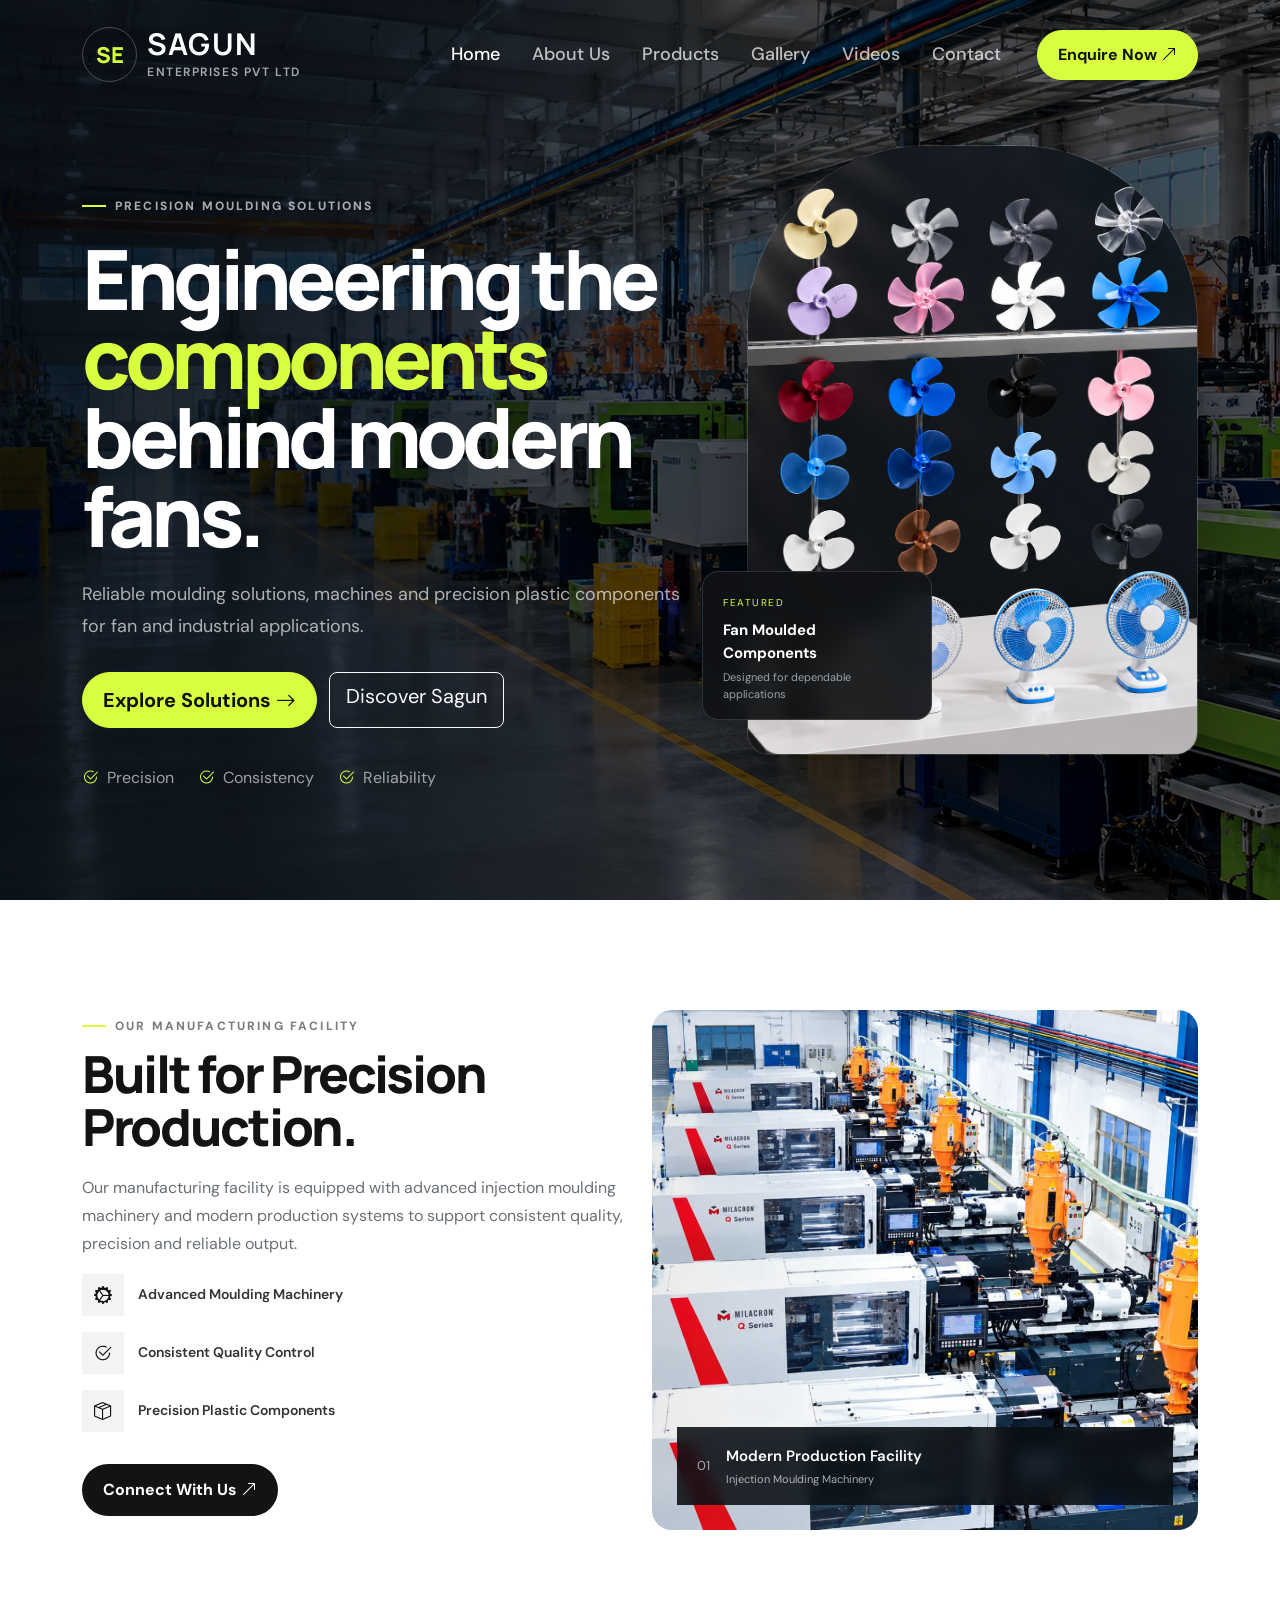
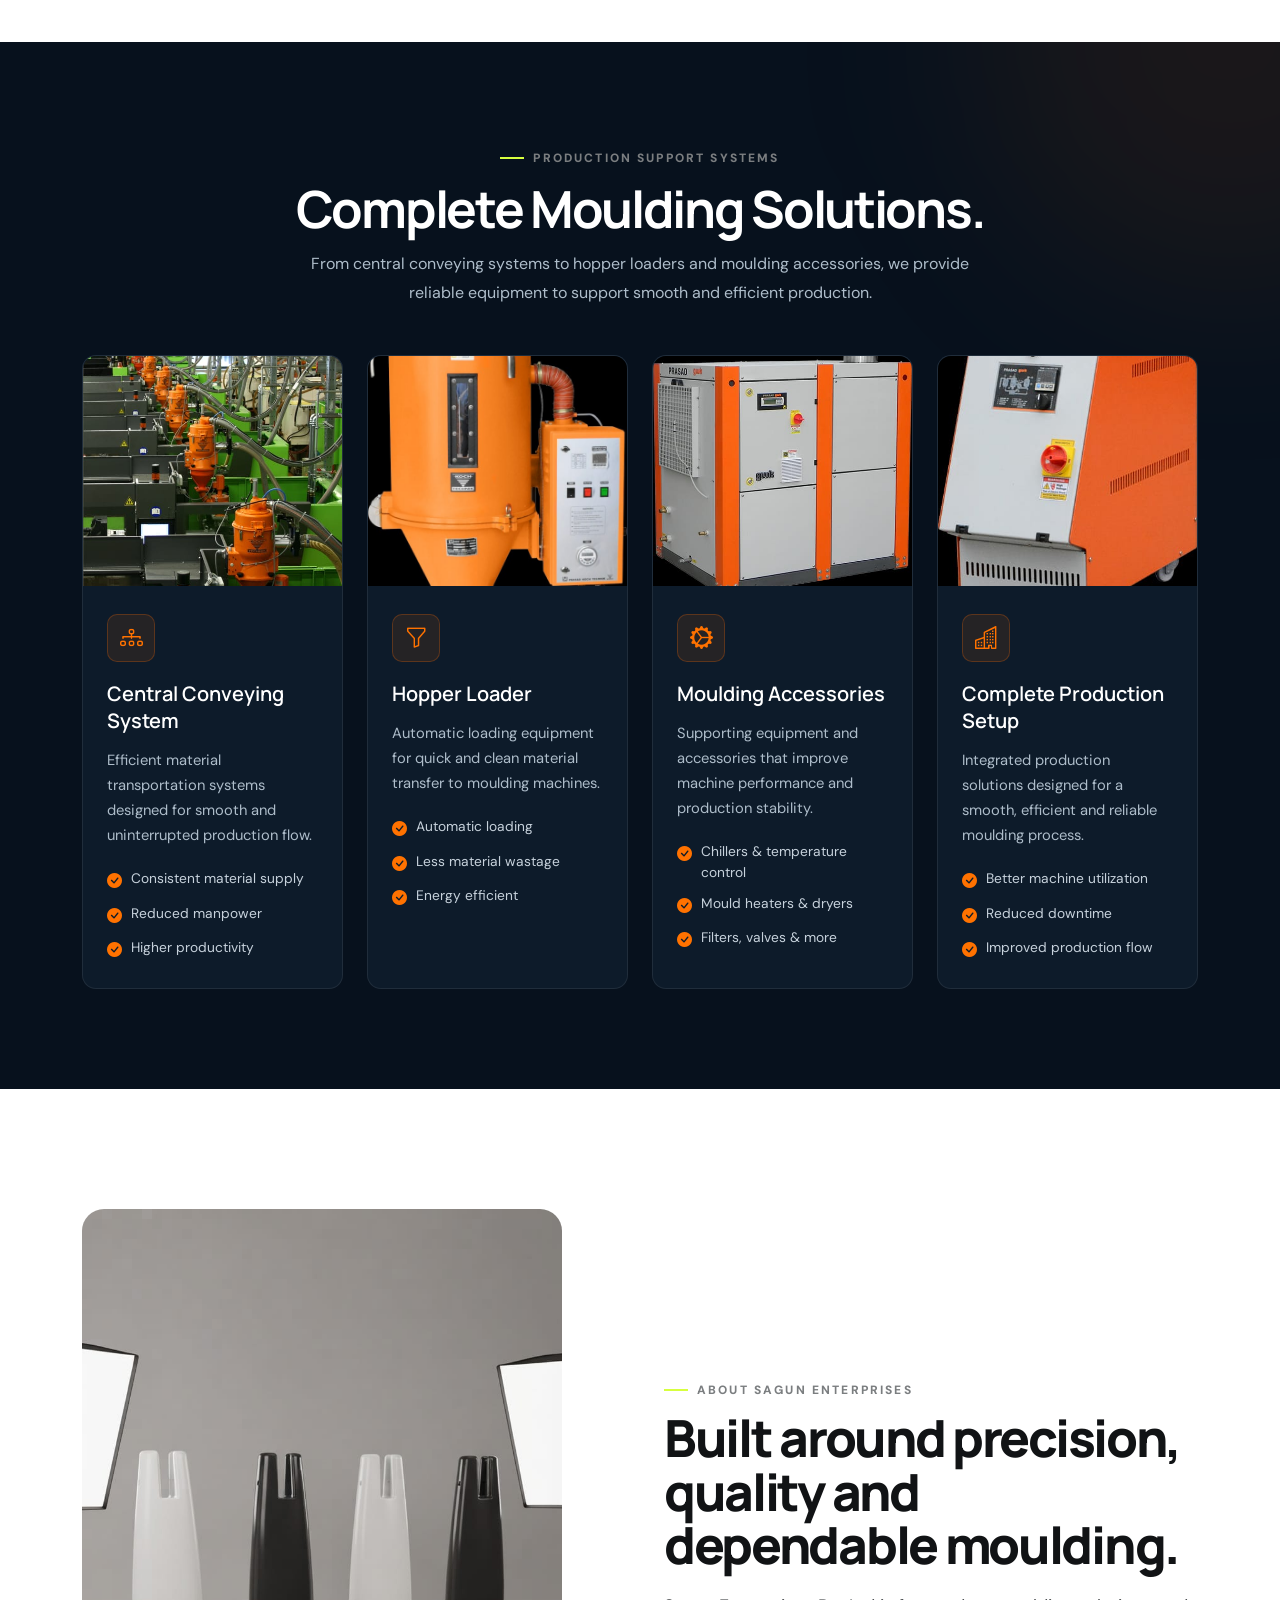
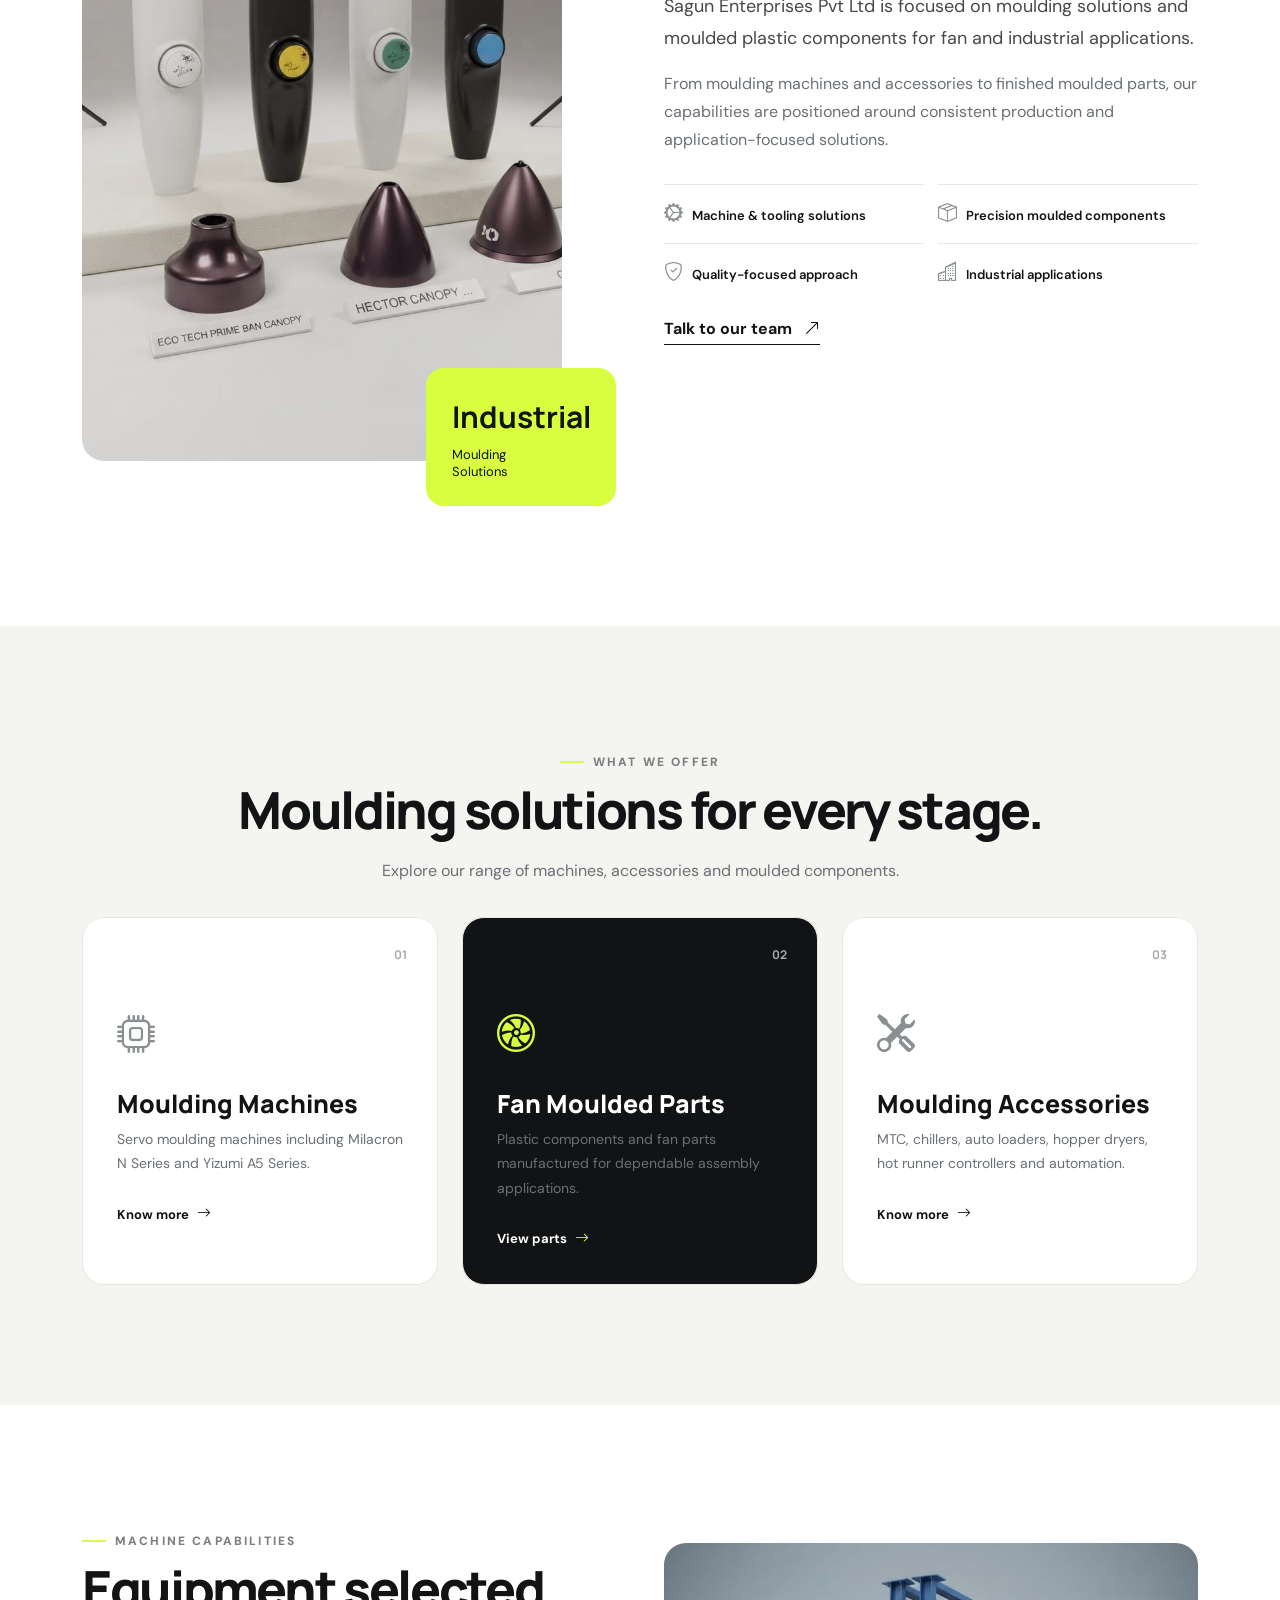
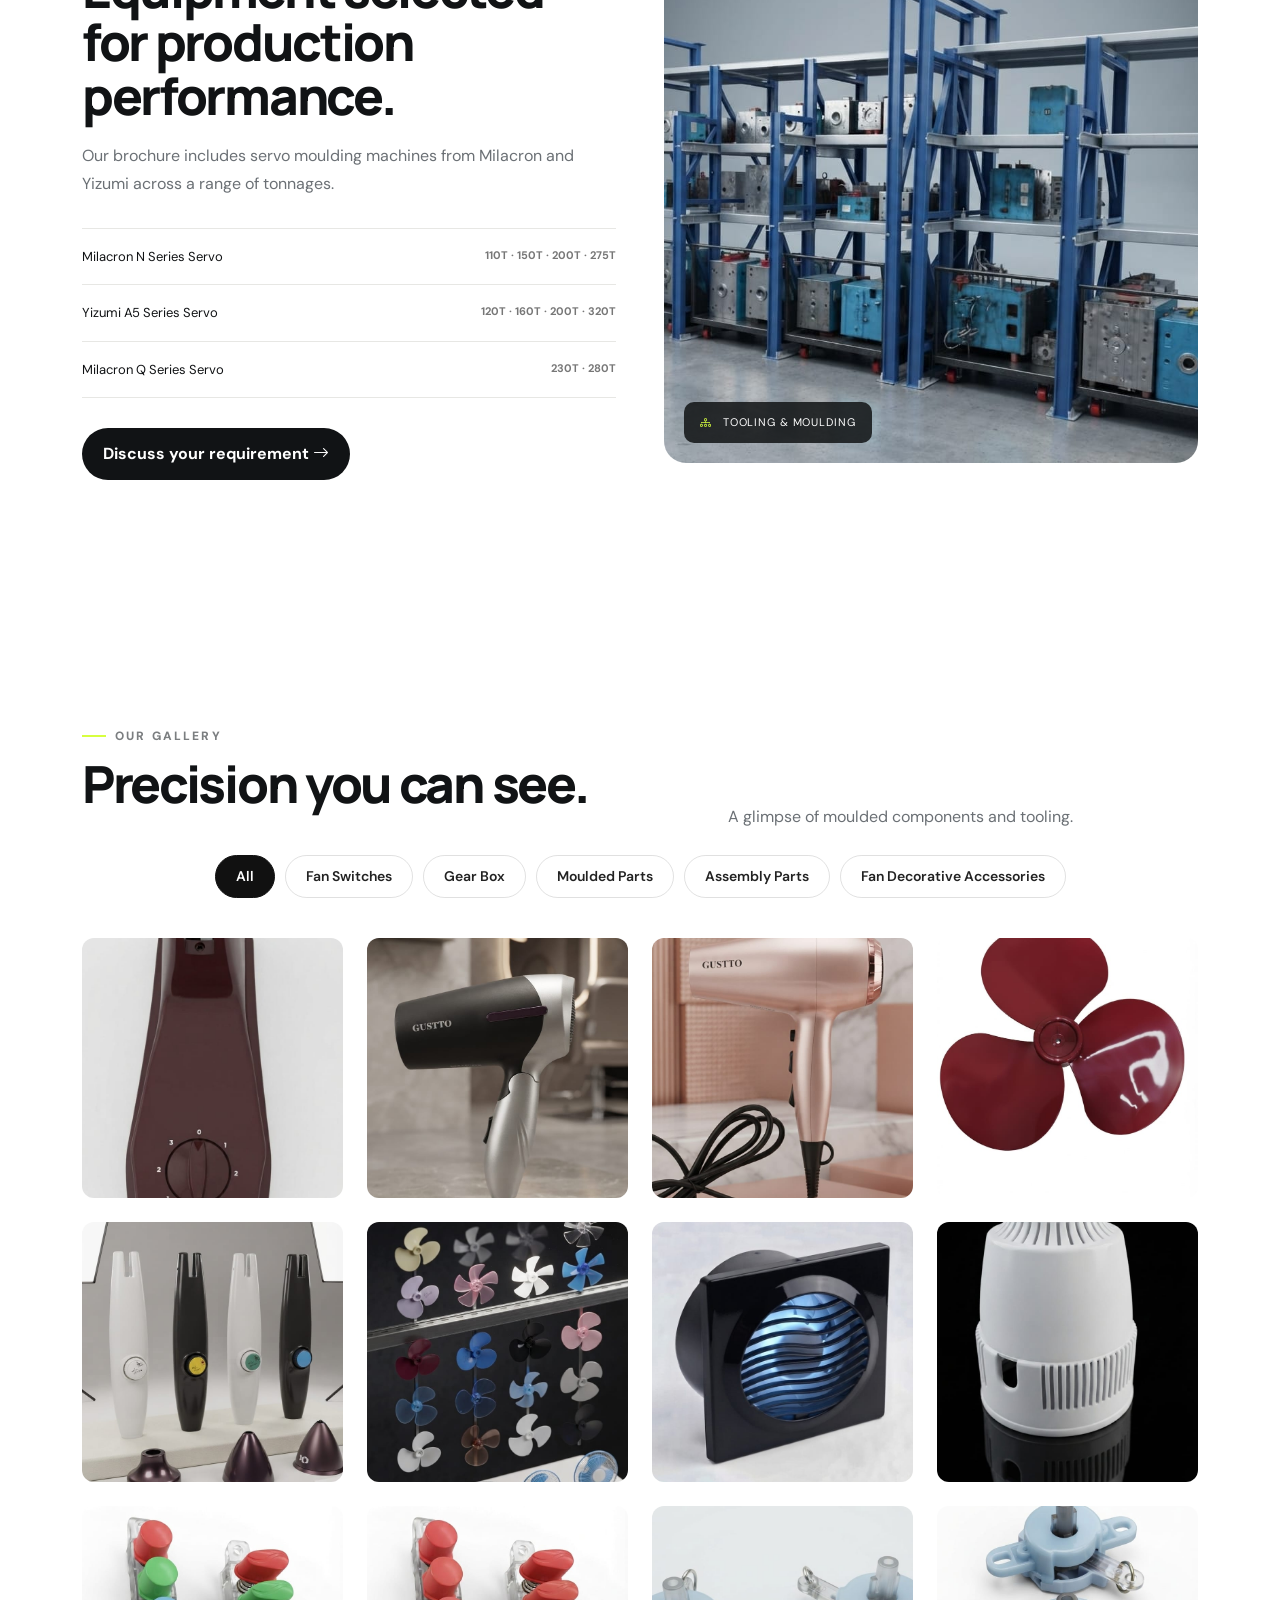
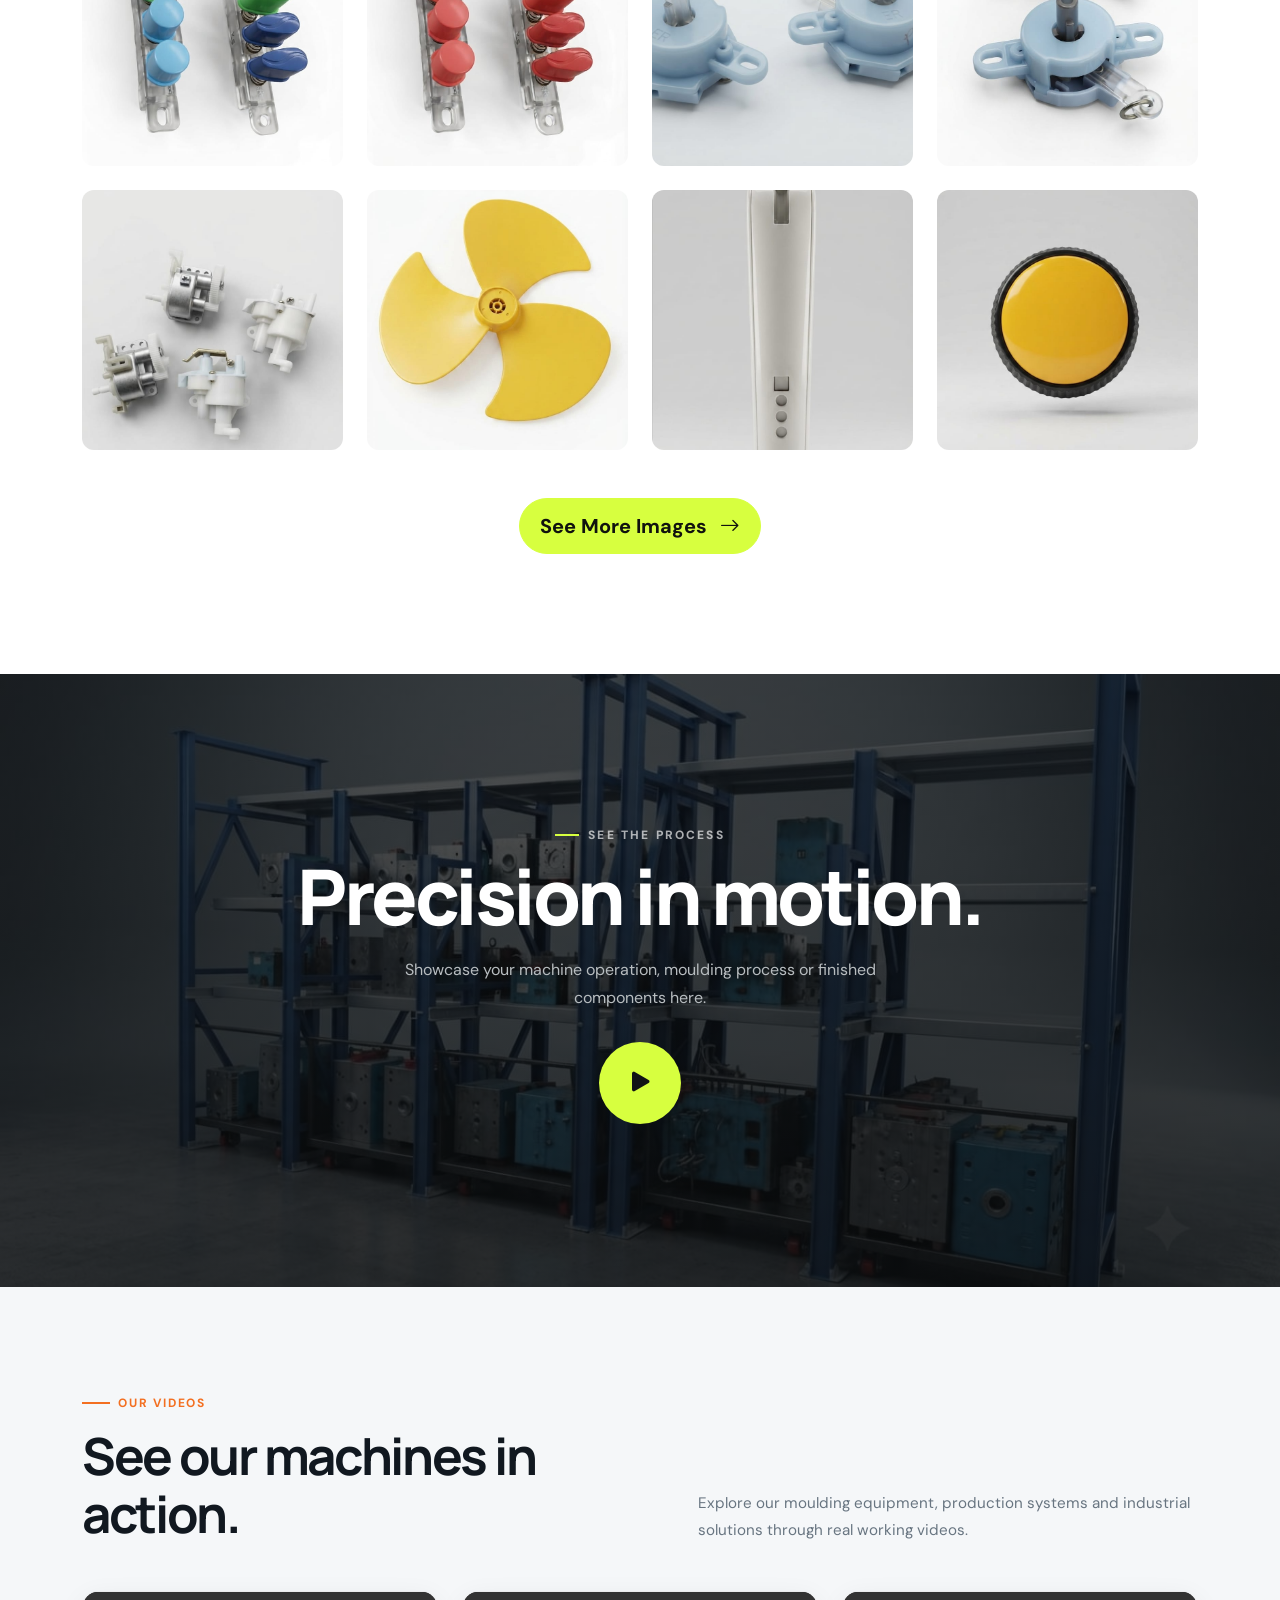
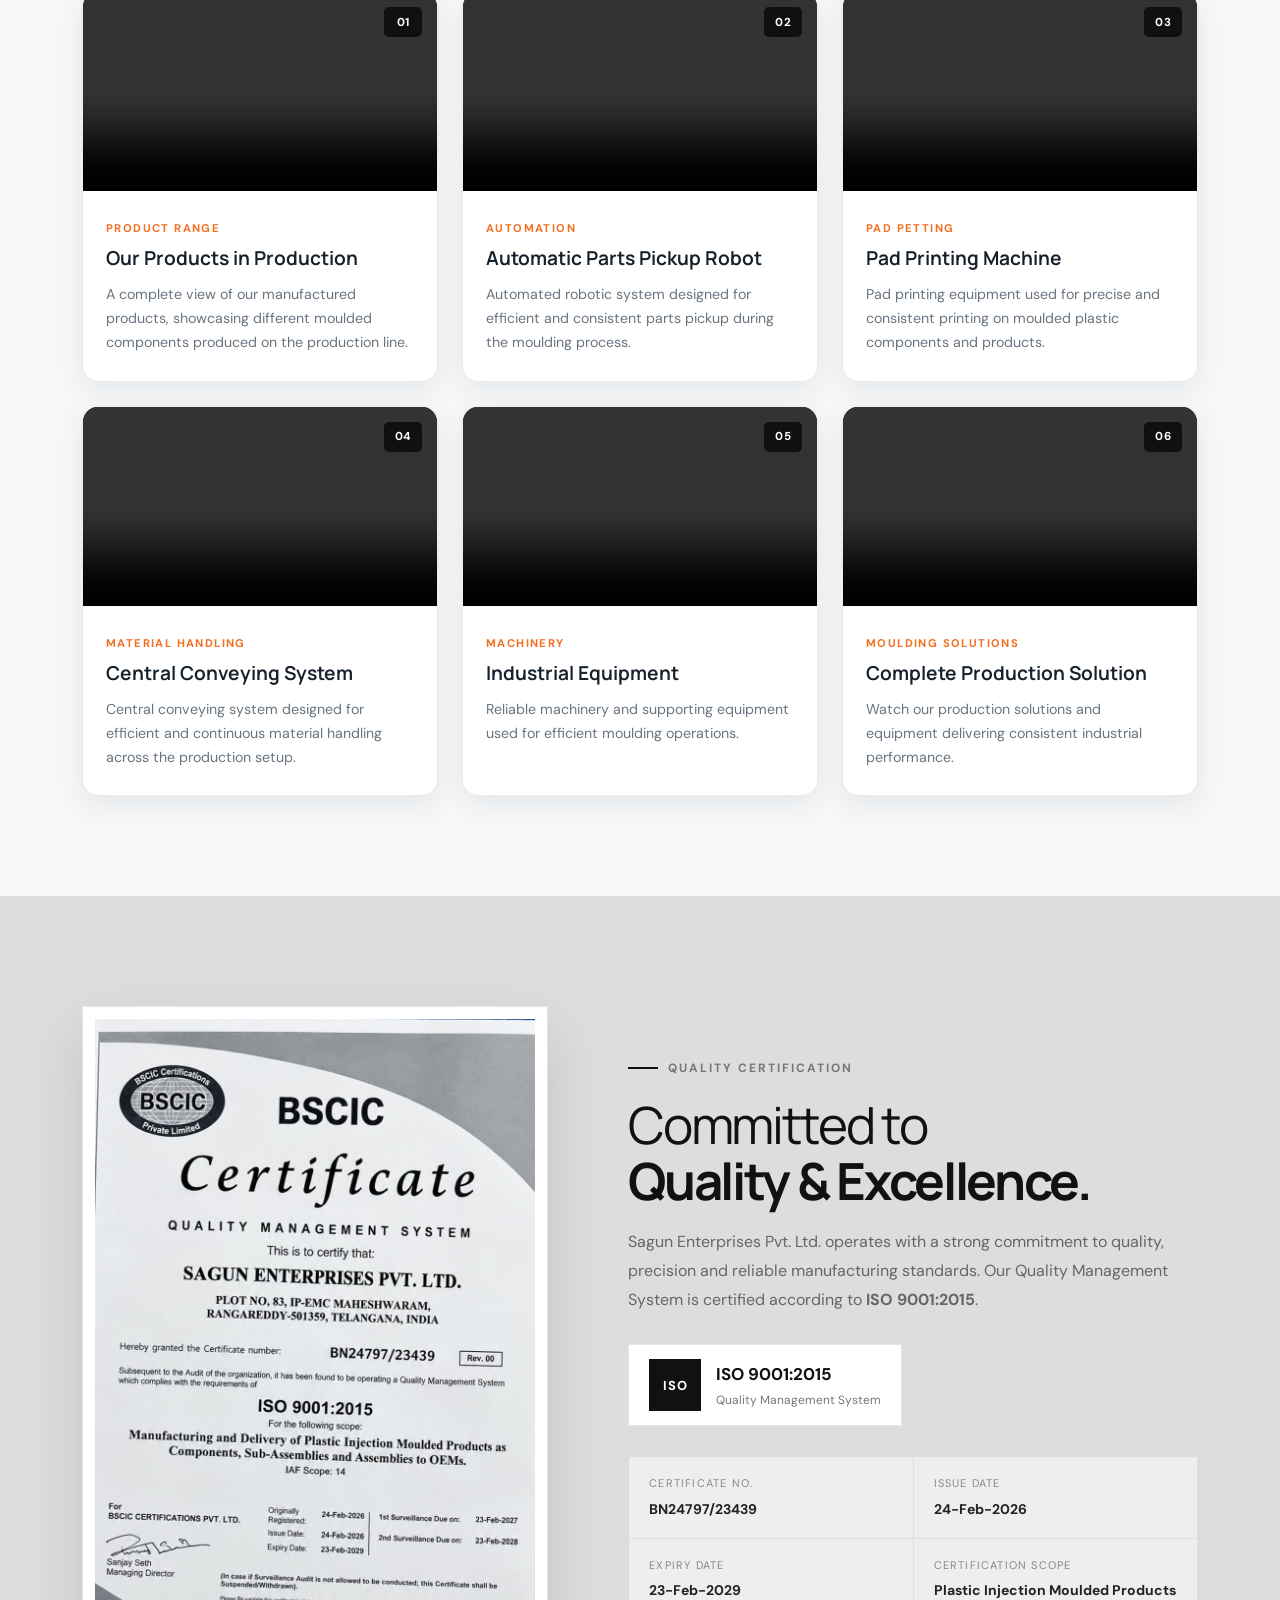
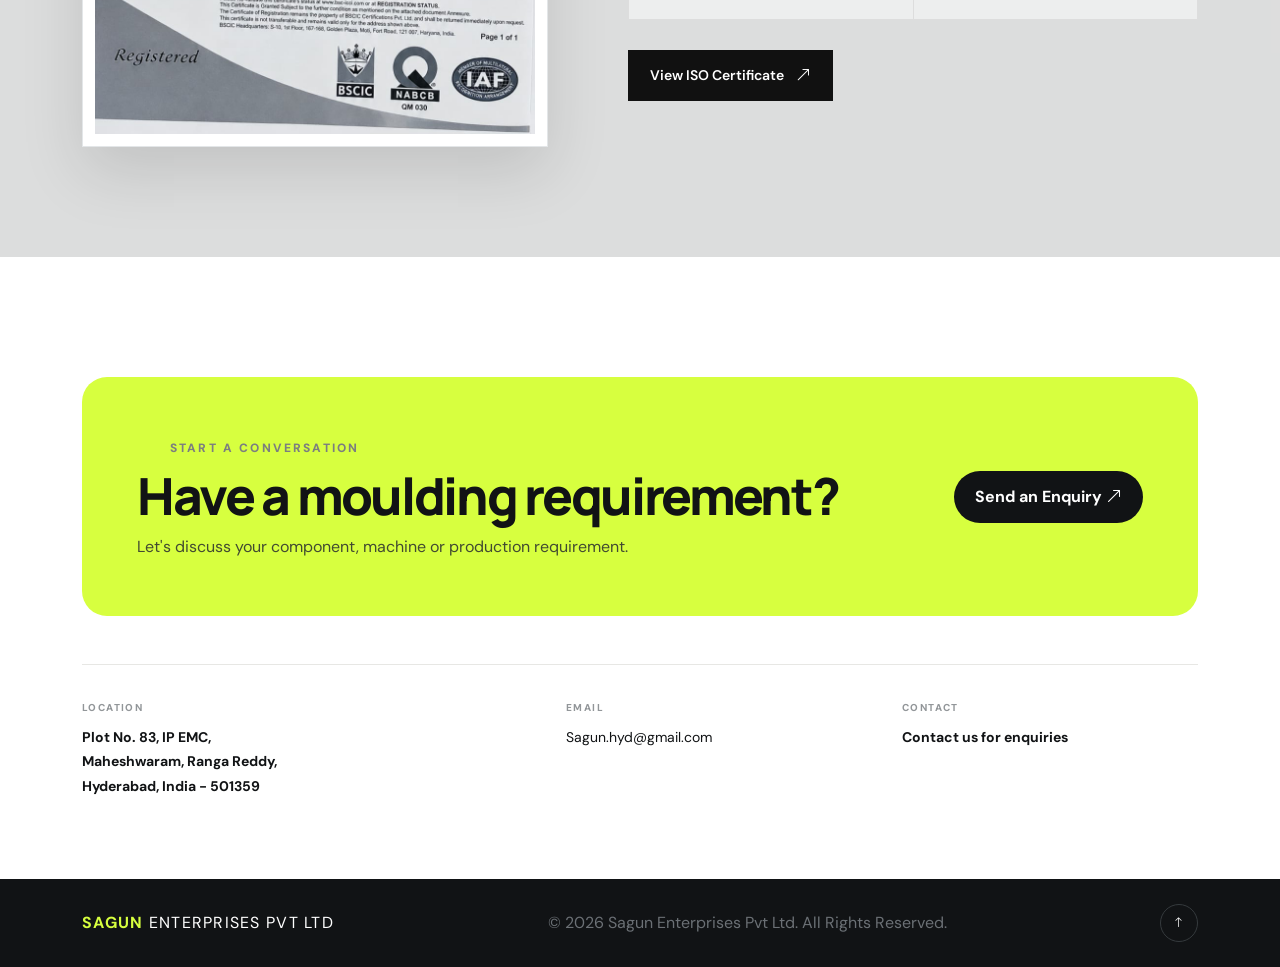
==== commit a231182d: "another html or css changes" ====
--- a/index.html
+++ b/index.html
@@ -99,6 +99,75 @@
       </div>
     </section>
 
+    <!-- Manufacturing Facility -->
+    <section class="sagun-facility-section" id="facility">
+      <div class="container">
+        <div class="row">
+          <div class="col-lg-6">
+            <div class="sagun-facility-content mb-3">
+
+              <span class="sagun-facility-eyebrow eyebrow dark">
+                <span></span> OUR MANUFACTURING FACILITY
+              </span>
+
+              <h2>
+                Built for
+                <strong>Precision Production.</strong>
+              </h2>
+
+              <p>
+                Our manufacturing facility is equipped with advanced injection
+                moulding machinery and modern production systems to support
+                consistent quality, precision and reliable output.
+              </p>
+
+              <div class="sagun-facility-points">
+
+                <div>
+                  <i class="bi bi-gear-wide-connected"></i>
+                  <span>Advanced Moulding Machinery</span>
+                </div>
+
+                <div>
+                  <i class="bi bi-check2-circle"></i>
+                  <span>Consistent Quality Control</span>
+                </div>
+
+                <div>
+                  <i class="bi bi-box-seam"></i>
+                  <span>Precision Plastic Components</span>
+                </div>
+
+              </div>
+
+              <a href="#contact" class="btn btn-dark-custom">
+                Connect With Us
+                <i class="bi bi-arrow-up-right"></i>
+              </a>
+
+            </div>
+          </div>
+          <div class="col-lg-6">
+            <div class="sagun-facility-image">
+
+              <div class="sagun-facility-image-wrap">
+                <img src="assets/images/sagun-all-machine.jpeg" alt="Sagun Enterprises Injection Moulding Machines">
+              </div>
+
+              <div class="sagun-facility-caption">
+                <span>01</span>
+                <div>
+                  <strong>Modern Production Facility</strong>
+                  <small>Injection Moulding Machinery</small>
+                </div>
+              </div>
+
+            </div>
+          </div>
+        </div>
+      </div>
+    </section>
+
     <!-- Production Support Systems -->
     <section class="section production-section" id="production">
 
@@ -419,8 +488,9 @@
             </p>
 
             <div class="machine-list">
-              <div><span>Milacron N Series Servo</span><b>150T · 200T · 275T</b></div>
+              <div><span>Milacron N Series Servo</span><b>110T · 150T · 200T · 275T</b></div>
               <div><span>Yizumi A5 Series Servo</span><b>120T · 160T · 200T · 320T</b></div>
+              <div><span>Milacron Q Series Servo</span><b>230T · 280T</b></div>
             </div>
 
             <a href="#contact" class="btn btn-dark-custom">Discuss your requirement <i
@@ -1087,10 +1157,6 @@
       </div>
     </section>
 
-    <!-- =========================================
-     SAGUN VIDEO SHOWCASE
-========================================= -->
-
     <section class="section sagun-video-section" id="videos">
       <div class="container">
         <div class="sagun-video-heading">
@@ -1193,7 +1259,7 @@
               <div class="sagun-video-media">
 
                 <video controls preload="metadata" playsinline>
-                  <source src="assets/video/pad-pating.mp4" type="video/mp4">
+                  <source src="assets/video/industrial.mp4" type="video/mp4">
                   Your browser does not support the video tag.
                 </video>
 
@@ -1265,7 +1331,7 @@
               <div class="sagun-video-media">
 
                 <video controls preload="metadata" playsinline>
-                  <source src="assets/video/industrial.mp4" type="video/mp4">
+                  <source src="assets/video/pad-pating.mp4" type="video/mp4">
                   Your browser does not support the video tag.
                 </video>
 
@@ -1331,6 +1397,90 @@
         </div>
       </div>
 
+    </section>
+
+    <!-- ISO Certification Section -->
+    <section class="sagun-iso-section" id="certification">
+      <div class="container">
+        <div class="sagun-iso-wrapper">
+
+          <!-- Certificate Image -->
+          <div class="sagun-iso-image">
+            <a href="assets/images/sagun-iso.jpeg" data-fancybox="iso-certificate"
+              data-caption="ISO 9001:2015 Certificate - Sagun Enterprises Pvt. Ltd.">
+              <img src="assets/images/sagun-iso.jpeg" alt="Sagun Enterprises ISO 9001:2015 Certificate">
+            </a>
+
+            <div class="sagun-iso-view">
+              <span>View Certificate</span>
+              <i class="bi bi-arrows-fullscreen"></i>
+            </div>
+          </div>
+
+          <!-- Certificate Content -->
+          <div class="sagun-iso-content">
+
+            <span class="sagun-iso-eyebrow">
+              <span></span> QUALITY CERTIFICATION
+            </span>
+
+            <h2>
+              Committed to
+              <strong>Quality & Excellence.</strong>
+            </h2>
+
+            <p class="sagun-iso-description">
+              Sagun Enterprises Pvt. Ltd. operates with a strong commitment to
+              quality, precision and reliable manufacturing standards. Our
+              Quality Management System is certified according to
+              <strong>ISO 9001:2015</strong>.
+            </p>
+
+            <div class="sagun-iso-badge">
+              <div class="sagun-iso-badge-icon">
+                ISO
+              </div>
+
+              <div>
+                <strong>ISO 9001:2015</strong>
+                <span>Quality Management System</span>
+              </div>
+            </div>
+
+            <div class="sagun-iso-details">
+
+              <div class="sagun-iso-detail">
+                <span>Certificate No.</span>
+                <strong>BN24797/23439</strong>
+              </div>
+
+              <div class="sagun-iso-detail">
+                <span>Issue Date</span>
+                <strong>24-Feb-2026</strong>
+              </div>
+
+              <div class="sagun-iso-detail">
+                <span>Expiry Date</span>
+                <strong>23-Feb-2029</strong>
+              </div>
+
+              <div class="sagun-iso-detail">
+                <span>Certification Scope</span>
+                <strong>Plastic Injection Moulded Products</strong>
+              </div>
+
+            </div>
+
+            <a href="assets/images/iso-certificate.jpg" data-fancybox="iso-certificate"
+              data-caption="ISO 9001:2015 Certificate - Sagun Enterprises Pvt. Ltd." class="sagun-iso-btn">
+              View ISO Certificate
+              <i class="bi bi-arrow-up-right"></i>
+            </a>
+
+          </div>
+
+        </div>
+      </div>
     </section>
 
     <!-- CTA / Contact -->
--- a/css/style.css
+++ b/css/style.css
@@ -565,6 +565,7 @@
 
 .btn-dark-custom:hover {
   color: var(--accent);
+  background-color: var(--ink);
 }
 
 .gallery-section {
@@ -1159,14 +1160,376 @@
   line-height: 1.7;
 }
 
-
-/* ================================
-   SMALL MOBILE
-================================ */
-
+.sagun-iso-section {
+  padding: 110px 0;
+  background: #1a1d1b26;
+  overflow: hidden;
+}
+
+.sagun-iso-wrapper {
+  display: grid;
+  grid-template-columns: 0.9fr 1.1fr;
+  align-items: center;
+  gap: 80px;
+}
+
+/* Certificate Image */
+
+.sagun-iso-image {
+  position: relative;
+  max-width: 520px;
+  margin: auto;
+  cursor: pointer;
+}
+
+.sagun-iso-image a {
+  display: block;
+  position: relative;
+}
+
+.sagun-iso-image img {
+  width: 100%;
+  height: auto;
+  display: block;
+  background: #fff;
+  padding: 12px;
+  border: 1px solid #e3e6e8;
+  box-shadow: 0 25px 60px rgba(0, 0, 0, 0.12);
+  transition: all 0.4s ease;
+}
+
+.sagun-iso-image:hover img {
+  transform: translateY(-8px);
+  box-shadow: 0 35px 70px rgba(0, 0, 0, 0.18);
+}
+
+.sagun-iso-view {
+  position: absolute;
+  left: 25px;
+  right: 25px;
+  bottom: 25px;
+  padding: 14px 18px;
+  background: rgba(10, 20, 30, 0.88);
+  color: #fff;
+  display: flex;
+  justify-content: space-between;
+  align-items: center;
+  font-size: 14px;
+  font-weight: 600;
+  letter-spacing: 0.5px;
+  opacity: 0;
+  transform: translateY(10px);
+  transition: all 0.35s ease;
+}
+
+.sagun-iso-image:hover .sagun-iso-view {
+  opacity: 1;
+  transform: translateY(0);
+}
+
+/* Content */
+
+.sagun-iso-eyebrow {
+  display: inline-flex;
+  align-items: center;
+  gap: 10px;
+  font-size: 12px;
+  font-weight: 700;
+  letter-spacing: 2px;
+  color: #777;
+  margin-bottom: 20px;
+}
+
+.sagun-iso-eyebrow span {
+  width: 30px;
+  height: 2px;
+  background: #111;
+  display: inline-block;
+}
+
+.sagun-iso-content h2 {
+  margin: 0 0 20px;
+  font-size: clamp(38px, 4vw, 58px);
+  line-height: 1.08;
+  font-weight: 400;
+  color: #111;
+}
+
+.sagun-iso-content h2 strong {
+  display: block;
+  font-weight: 700;
+}
+
+.sagun-iso-description {
+  max-width: 650px;
+  color: #666;
+  font-size: 16px;
+  line-height: 1.8;
+  margin-bottom: 30px;
+}
+
+/* ISO Badge */
+
+.sagun-iso-badge {
+  display: inline-flex;
+  align-items: center;
+  gap: 15px;
+  padding: 14px 20px;
+  margin-bottom: 30px;
+  background: #fff;
+  border: 1px solid #e5e5e5;
+}
+
+.sagun-iso-badge-icon {
+  width: 52px;
+  height: 52px;
+  display: flex;
+  align-items: center;
+  justify-content: center;
+  background: #111;
+  color: #fff;
+  font-size: 13px;
+  font-weight: 800;
+  letter-spacing: 1px;
+}
+
+.sagun-iso-badge strong {
+  display: block;
+  font-size: 17px;
+  color: #111;
+}
+
+.sagun-iso-badge span {
+  display: block;
+  margin-top: 3px;
+  font-size: 12px;
+  color: #777;
+}
+
+/* Details */
+
+.sagun-iso-details {
+  display: grid;
+  grid-template-columns: repeat(2, 1fr);
+  border-top: 1px solid #ddd;
+  border-left: 1px solid #ddd;
+  margin-bottom: 30px;
+}
+
+.sagun-iso-detail {
+  padding: 18px 20px;
+  border-right: 1px solid #ddd;
+  border-bottom: 1px solid #ddd;
+  background: rgba(255, 255, 255, 0.5);
+}
+
+.sagun-iso-detail span {
+  display: block;
+  font-size: 11px;
+  text-transform: uppercase;
+  letter-spacing: 1.2px;
+  color: #888;
+  margin-bottom: 7px;
+}
+
+.sagun-iso-detail strong {
+  display: block;
+  font-size: 14px;
+  line-height: 1.5;
+  color: #222;
+}
+
+/* Button */
+
+.sagun-iso-btn {
+  display: inline-flex;
+  align-items: center;
+  gap: 12px;
+  padding: 14px 22px;
+  background: #111;
+  color: #fff;
+  text-decoration: none;
+  font-size: 14px;
+  font-weight: 600;
+  transition: all 0.3s ease;
+}
+
+.sagun-iso-btn:hover {
+  background: #333;
+  color: #fff;
+  transform: translateY(-2px);
+}
+
+.sagun-iso-btn i {
+  font-size: 15px;
+}
+
+.sagun-facility-section {
+  padding: 110px 0;
+  background: #ffffff;
+  overflow: hidden;
+}
+
+/* Points */
+
+.sagun-facility-points {
+  display: flex;
+  flex-direction: column;
+  gap: 16px;
+  margin-bottom: 32px;
+}
+
+.sagun-facility-points div {
+  display: flex;
+  align-items: center;
+  gap: 14px;
+}
+
+.sagun-facility-points i {
+  width: 42px;
+  height: 42px;
+  display: flex;
+  align-items: center;
+  justify-content: center;
+  background: #f2f4f5;
+  color: #111;
+  font-size: 18px;
+}
+
+.sagun-facility-points span {
+  font-size: 14px;
+  font-weight: 600;
+  color: #333;
+}
+
+/* Image */
+
+.sagun-facility-image {
+  position: relative;
+}
+
+.sagun-facility-image-wrap {
+  position: relative;
+  overflow: hidden;
+  border-radius: 20px;
+}
+
+.sagun-facility-image-wrap::after {
+  content: "";
+  position: absolute;
+  inset: 0;
+  background: linear-gradient(90deg,
+      rgba(0, 0, 0, 0.08),
+      transparent 45%);
+  pointer-events: none;
+}
+
+.sagun-facility-image img {
+  width: 100%;
+  height: 520px;
+  object-fit: cover;
+  display: block;
+  transition: transform 0.6s ease;
+}
+
+.sagun-facility-image:hover img {
+  transform: scale(1.03);
+}
+
+/* Caption */
+
+.sagun-facility-caption {
+  position: absolute;
+  left: 25px;
+  right: 25px;
+  bottom: 25px;
+
+  display: flex;
+  align-items: center;
+  gap: 16px;
+
+  padding: 18px 20px;
+
+  background: rgba(10, 15, 20, 0.88);
+  backdrop-filter: blur(8px);
+  color: #fff;
+}
+
+.sagun-facility-caption>span {
+  font-size: 13px;
+  opacity: 0.6;
+}
+
+.sagun-facility-caption strong {
+  display: block;
+  font-size: 15px;
+  font-weight: 600;
+}
+
+.sagun-facility-caption small {
+  display: block;
+  margin-top: 3px;
+  font-size: 11px;
+  opacity: 0.65;
+}
 
 
 @media (max-width: 991px) {
+  .sagun-facility-section {
+    padding: 80px 0;
+  }
+
+  .sagun-facility-content {
+    order: 1;
+  }
+
+  .sagun-facility-image {
+    order: 2;
+  }
+
+  .sagun-facility-image img {
+    height: auto;
+  }
+
+}
+
+@media (max-width: 575px) {
+  .sagun-facility-caption {
+    display: none;
+  }
+
+  .sagun-facility-section {
+    padding: 65px 0;
+  }
+
+  .sagun-facility-content h2 {
+    font-size: 38px;
+  }
+
+  .sagun-facility-caption {
+    left: 15px;
+    right: 15px;
+    bottom: 15px;
+    padding: 14px;
+  }
+
+  .sagun-iso-section {
+    padding: 80px 0;
+  }
+
+  .sagun-iso-wrapper {
+    grid-template-columns: 1fr;
+    gap: 50px;
+  }
+
+  .sagun-iso-image {
+    max-width: 600px;
+  }
+
+  .sagun-iso-content {
+    text-align: left;
+  }
+
   .sagun-video-section {
     padding: 80px 0;
   }
@@ -1404,6 +1767,37 @@
 }
 
 @media (max-width: 480px) {
+  .sagun-iso-section {
+    padding: 65px 0;
+  }
+
+  .sagun-iso-wrapper {
+    gap: 35px;
+  }
+
+  .sagun-iso-content h2 {
+    font-size: 36px;
+  }
+
+  .sagun-iso-details {
+    grid-template-columns: 1fr;
+  }
+
+  .sagun-iso-image {
+    width: 100%;
+  }
+
+  .sagun-iso-view {
+    left: 15px;
+    right: 15px;
+    bottom: 15px;
+  }
+
+  .sagun-iso-btn {
+    width: 100%;
+    justify-content: center;
+  }
+
   .sagun-video-section {
     padding: 60px 0;
   }
@@ -1421,8 +1815,8 @@
   }
 
   .gallery-tab {
-    padding: 8px 14px;
-    font-size: 12px;
+    padding: 8px 10px;
+    font-size: 10px;
   }
 
   .gallery-grid {
@@ -1435,4 +1829,46 @@
     grid-row: auto;
     grid-column: auto;
   }
+
+  .hero h1 {
+    font-size: 2.5rem;
+    line-height: normal;
+  }
+
+  h2 {
+    font-size: 20px;
+    line-height: normal;
+  }
+
+  .video-section {
+    padding: 45px 0;
+  }
+
+  .video-section h2 {
+    font-size: 32px;
+  }
+
+  .section {
+    padding: 35px 0;
+  }
+
+  .sagun-video-heading-row h2 {
+    font-size: 20px;
+  }
+
+  .navbar-brand strong {
+    font-size: 22px;
+  }
+
+  .navbar-brand small {
+    font-size: 10px;
+  }
+
+  p {
+    font-size: 14px;
+  }
+
+  .lead-text {
+    font-size: 14px;
+  }
 }
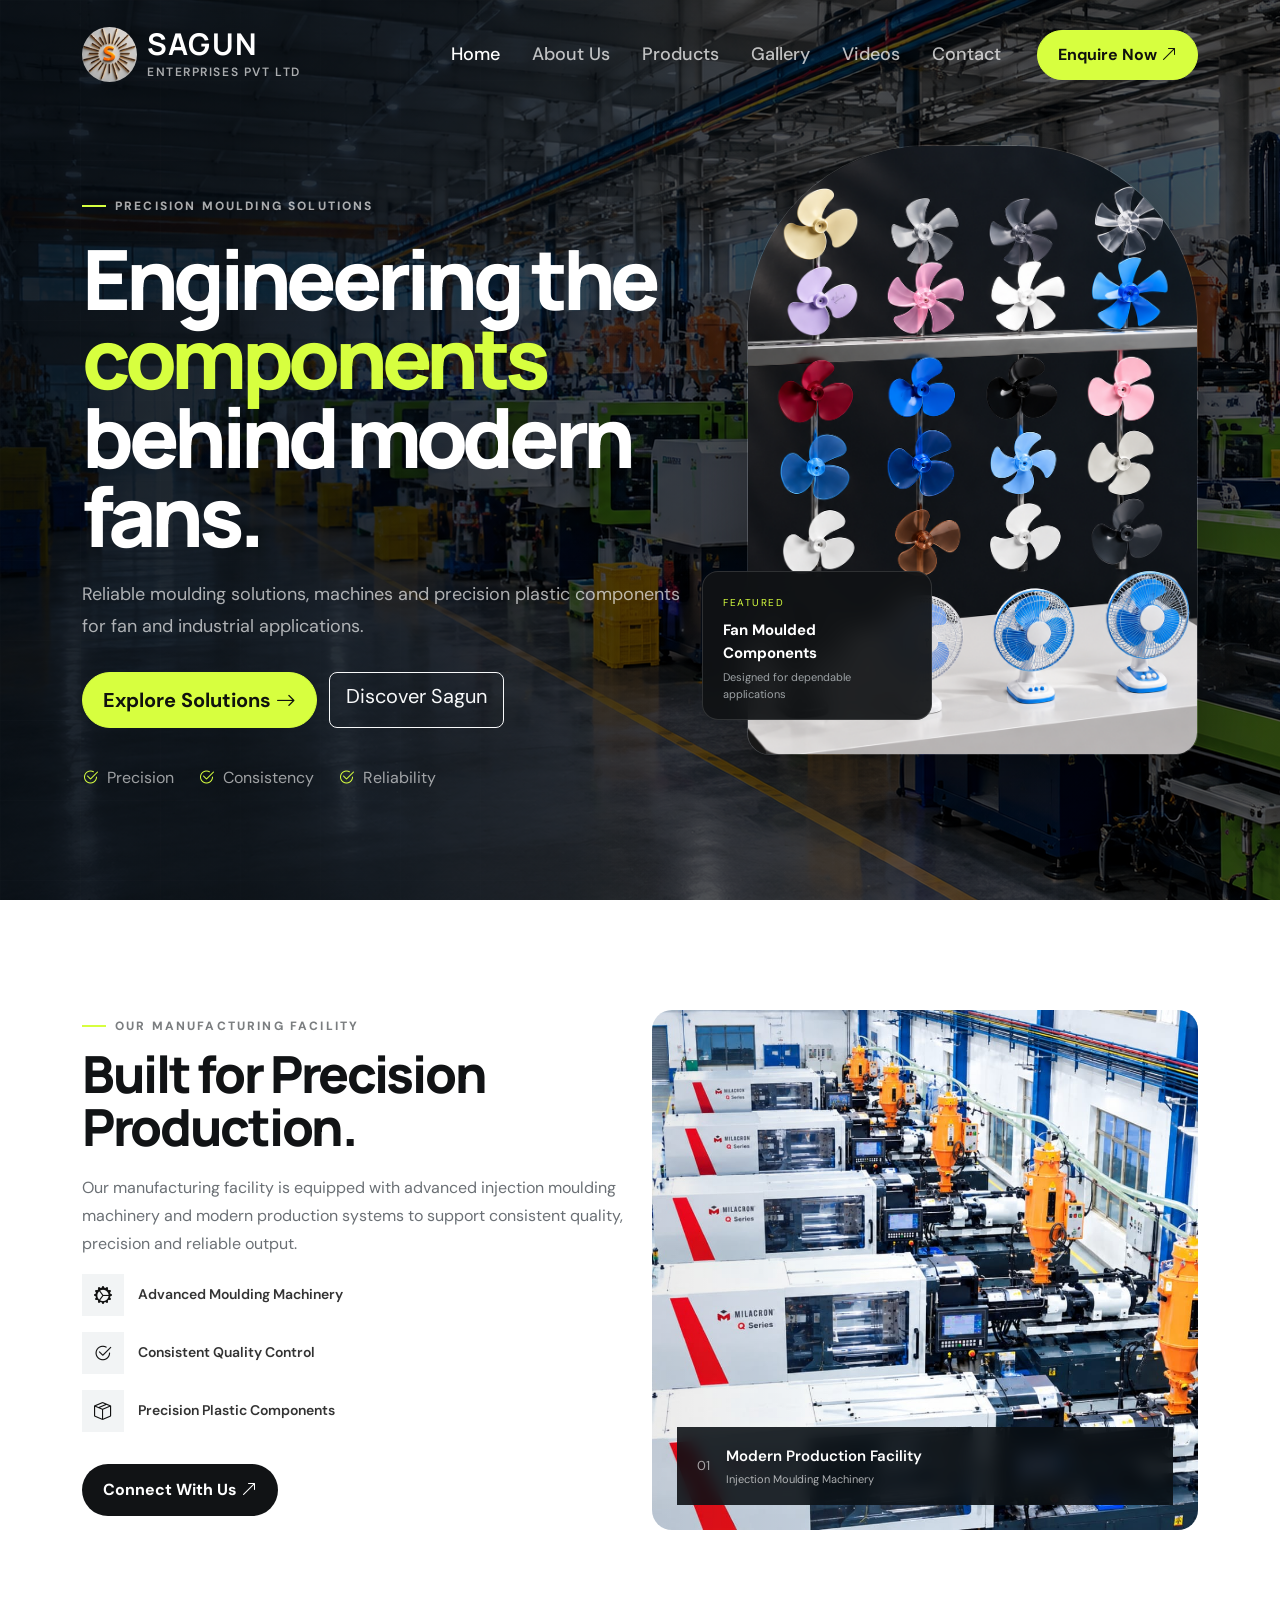
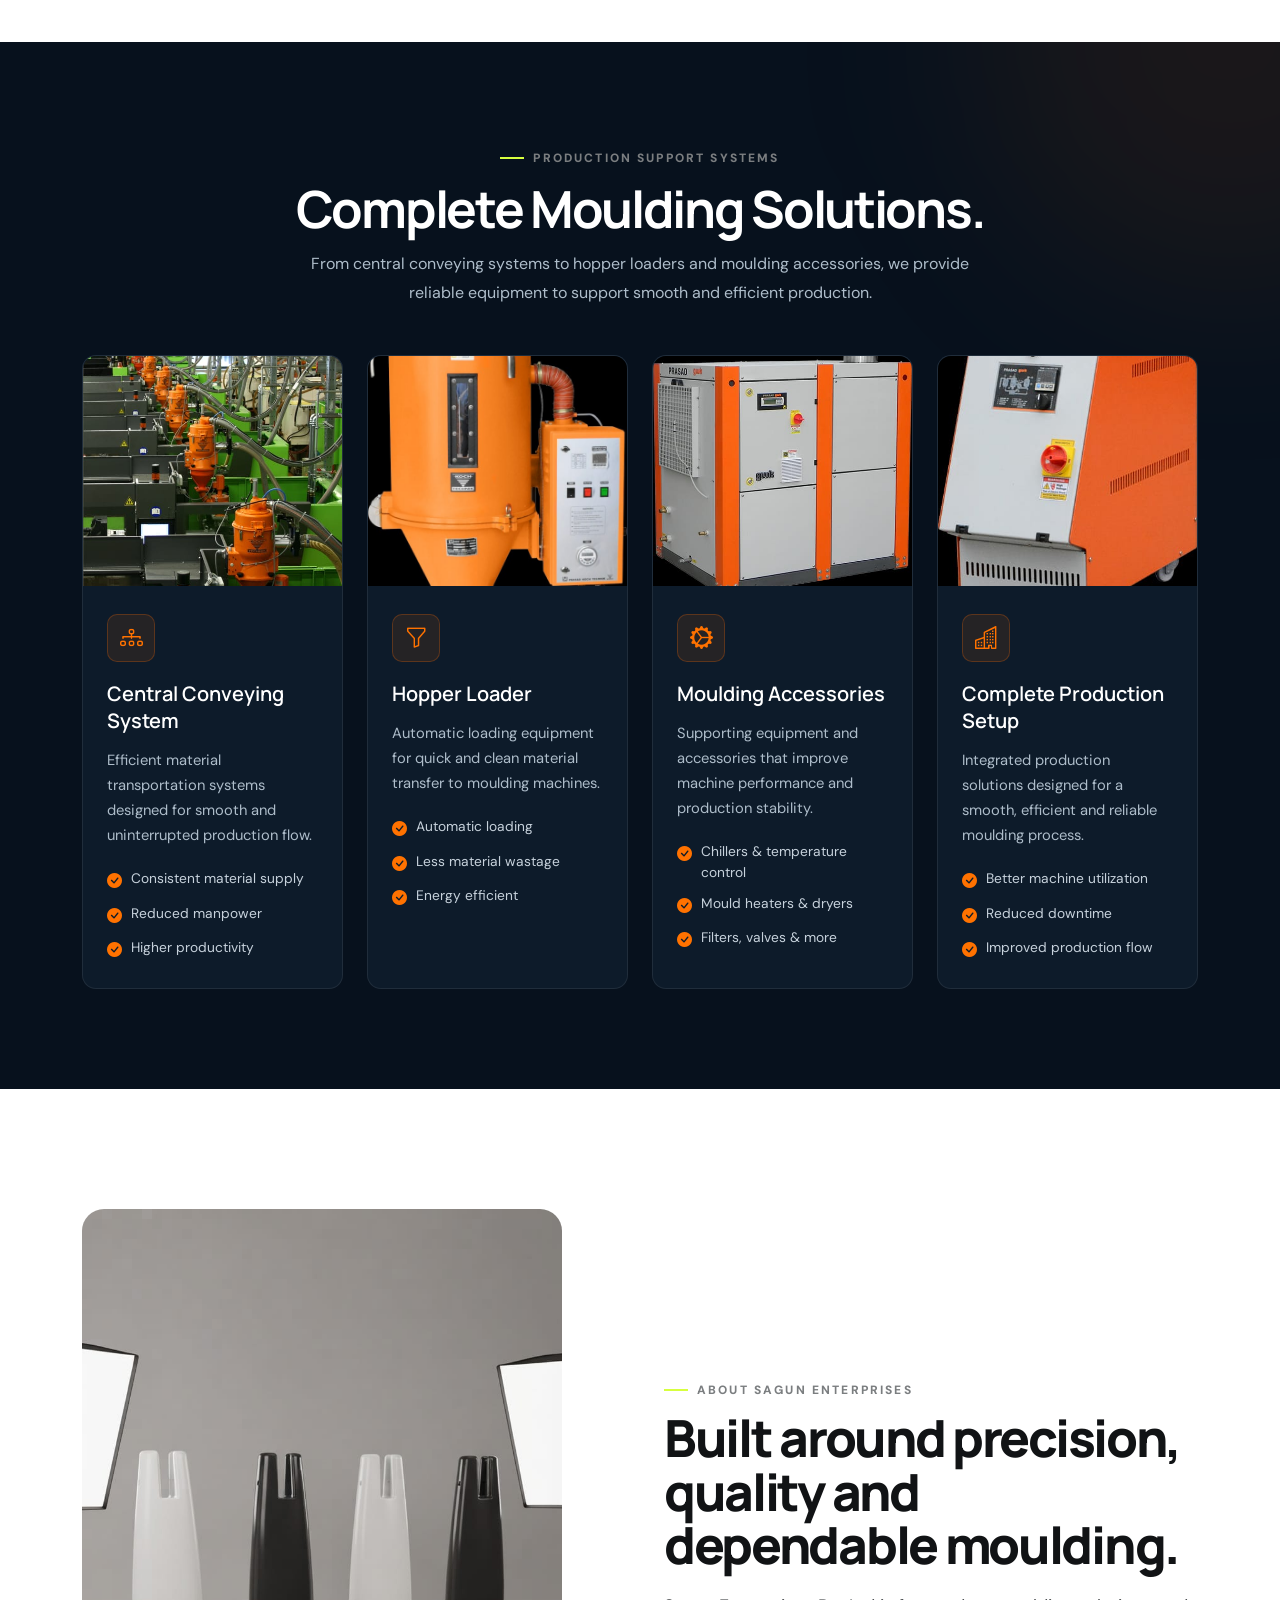
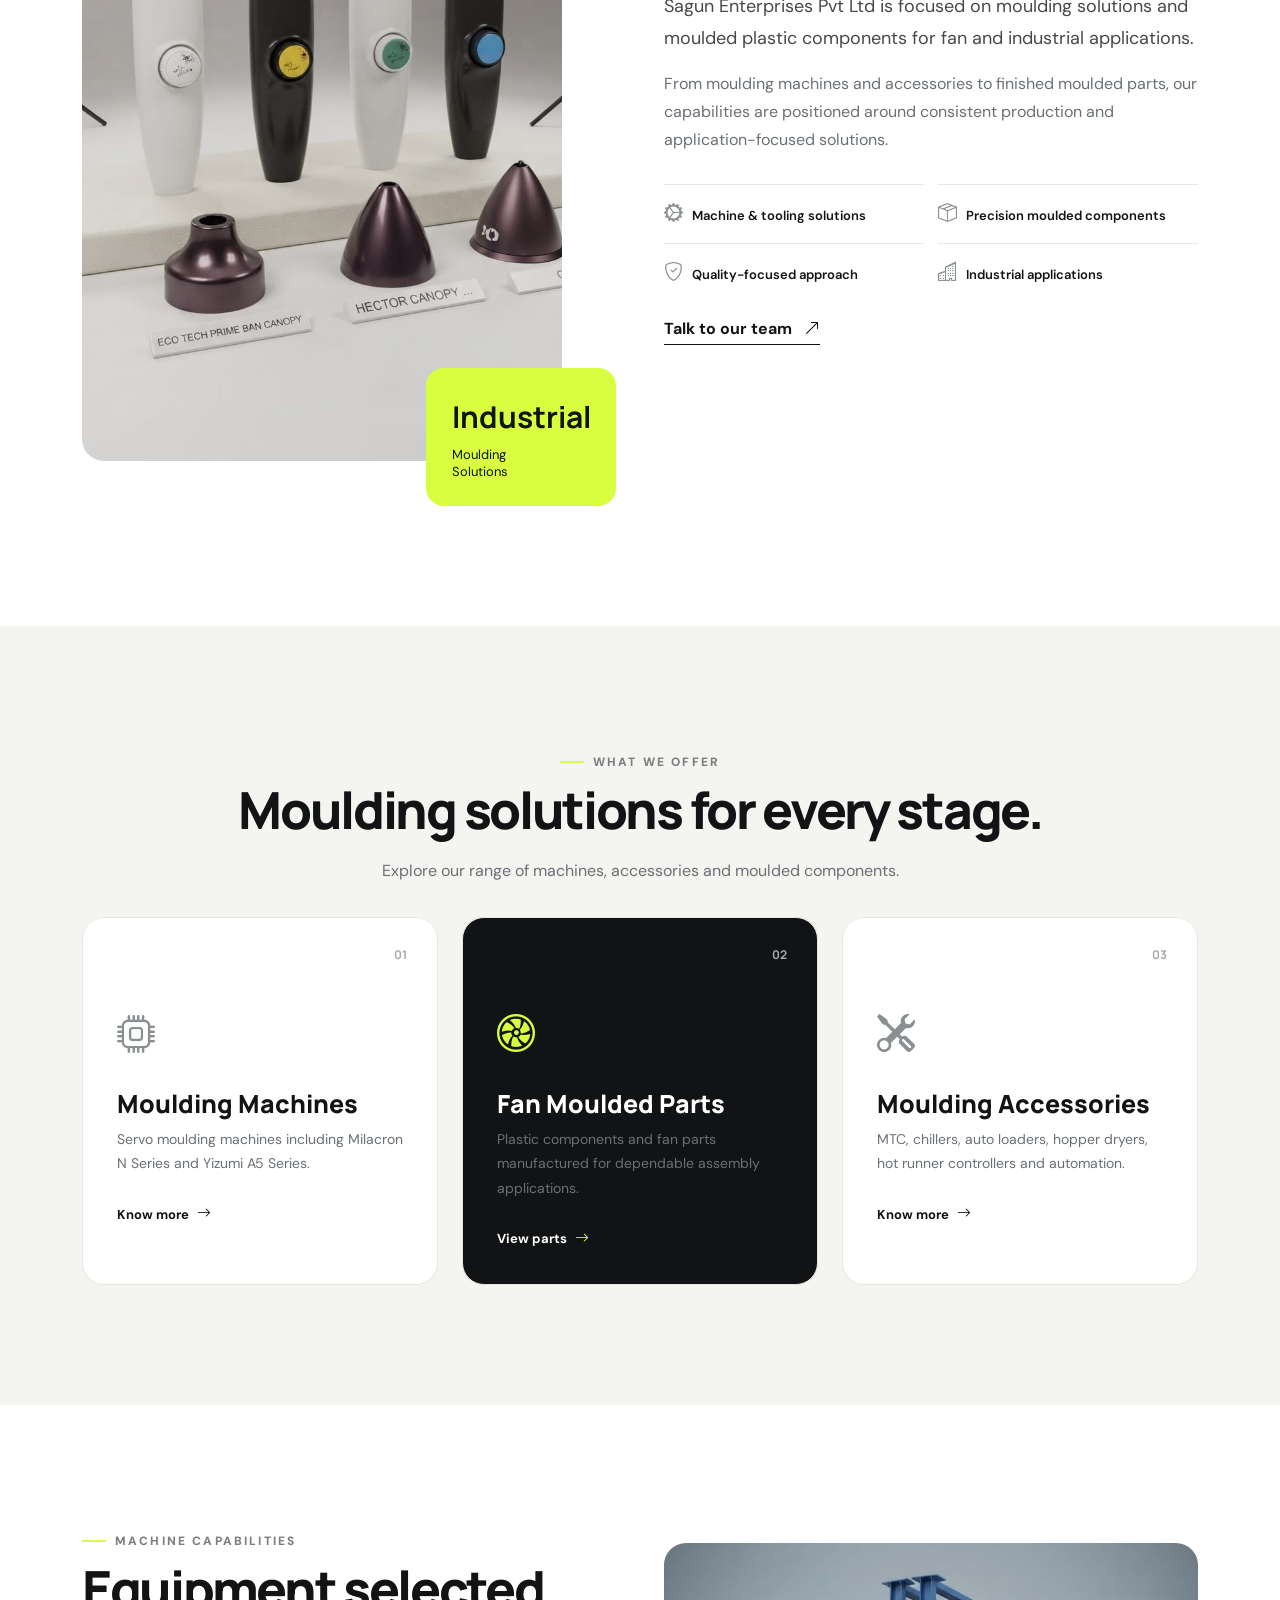
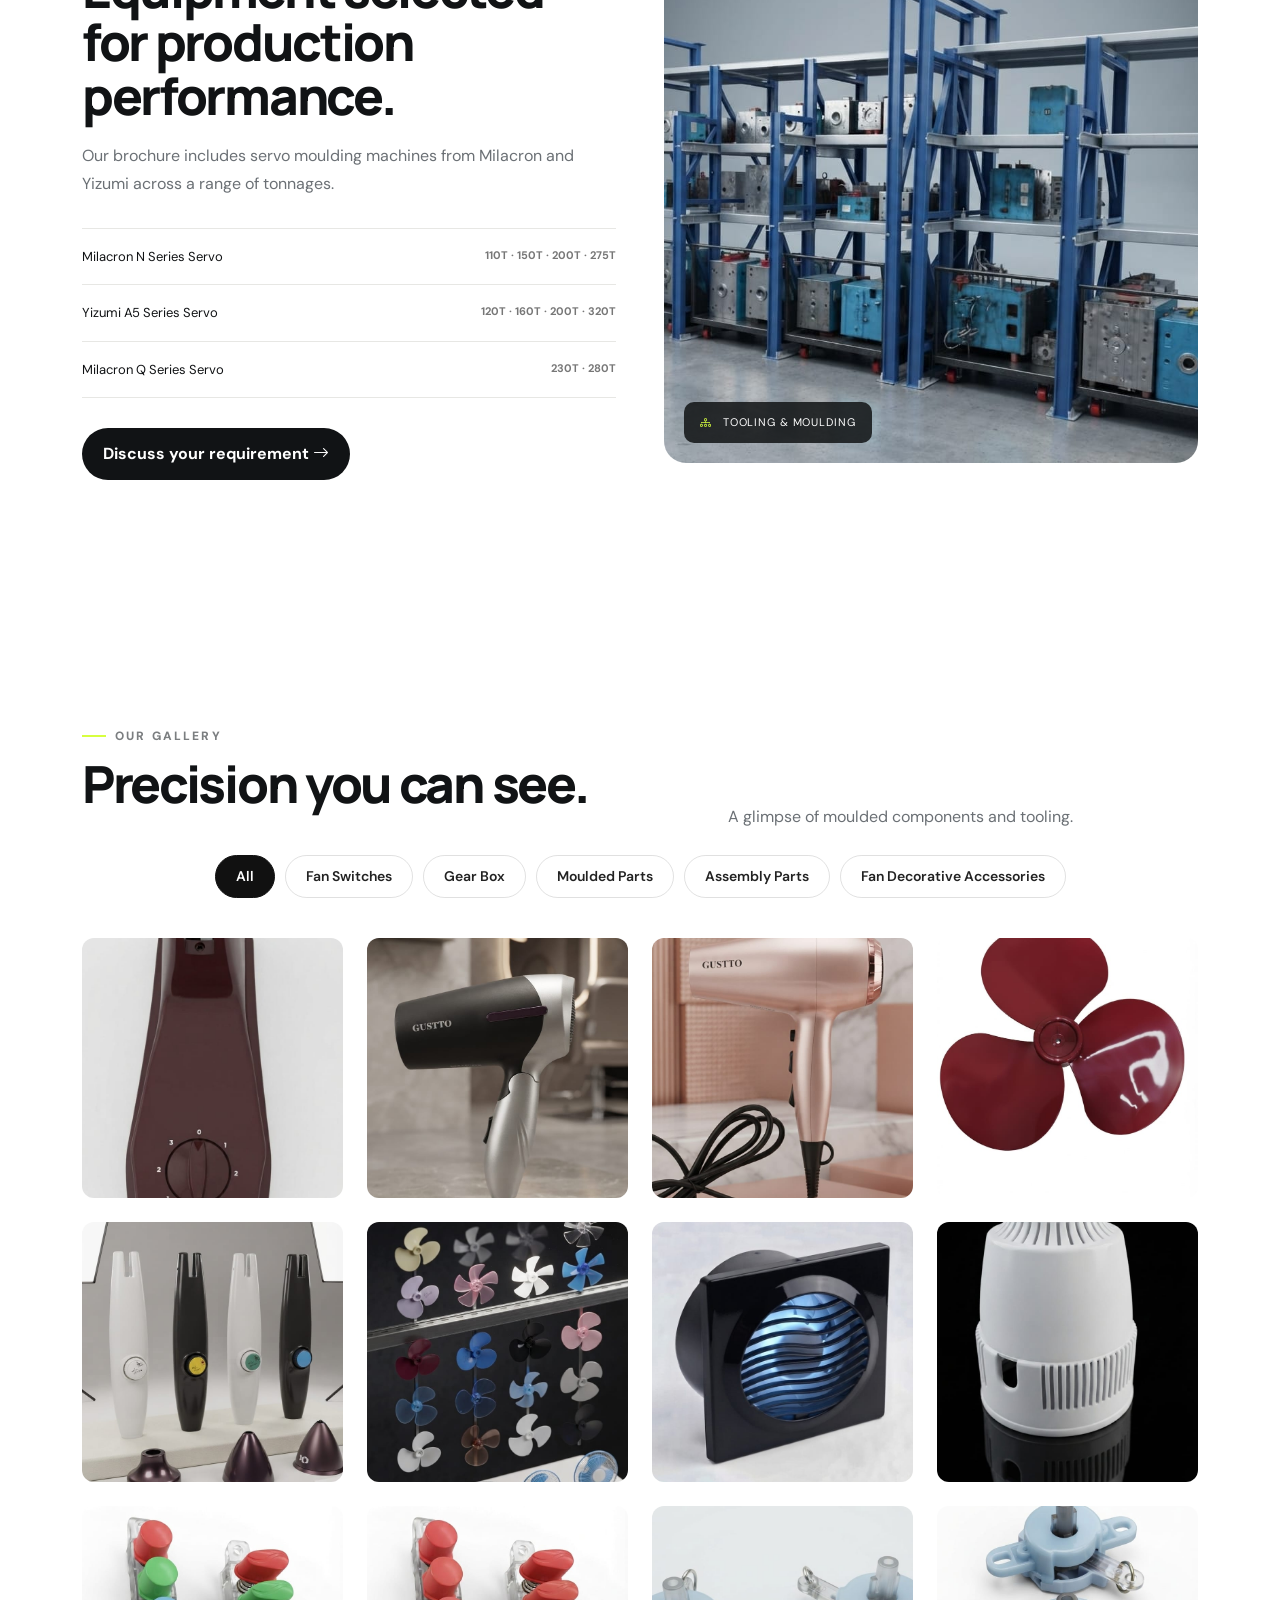
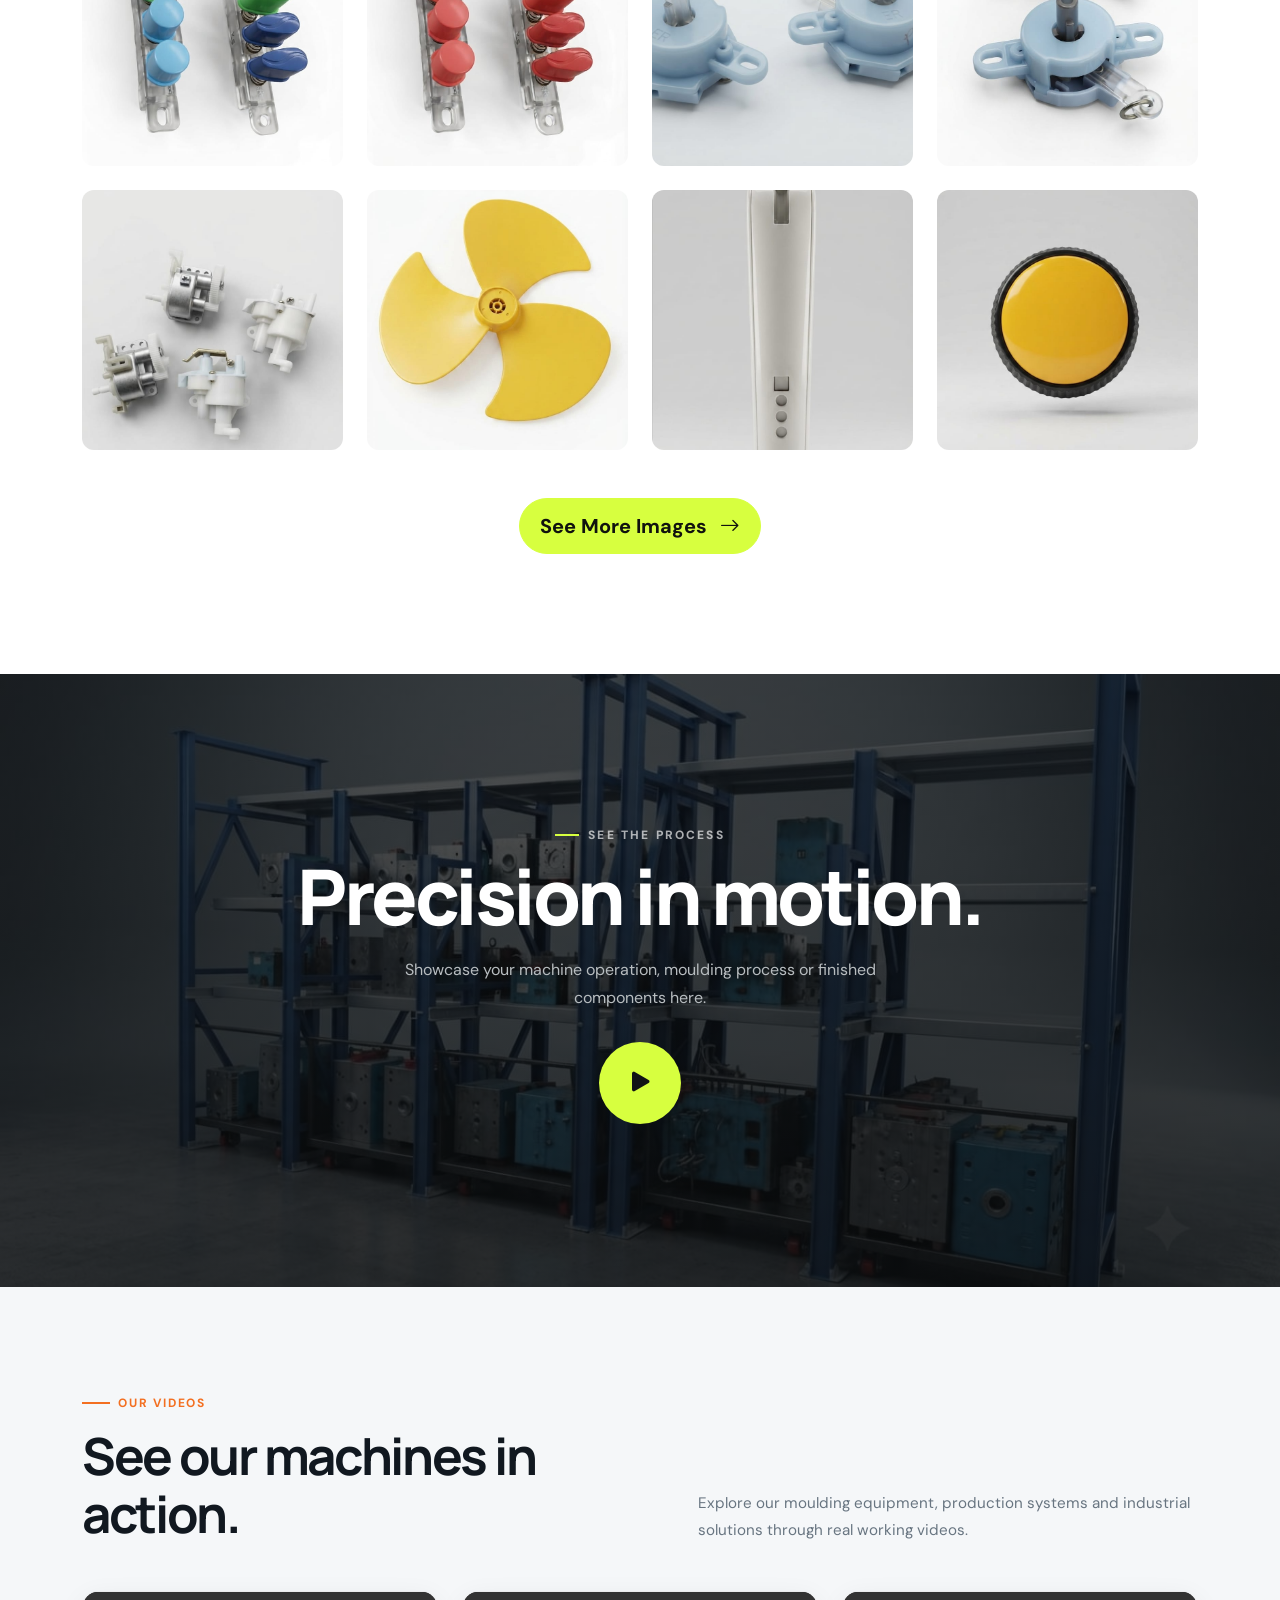
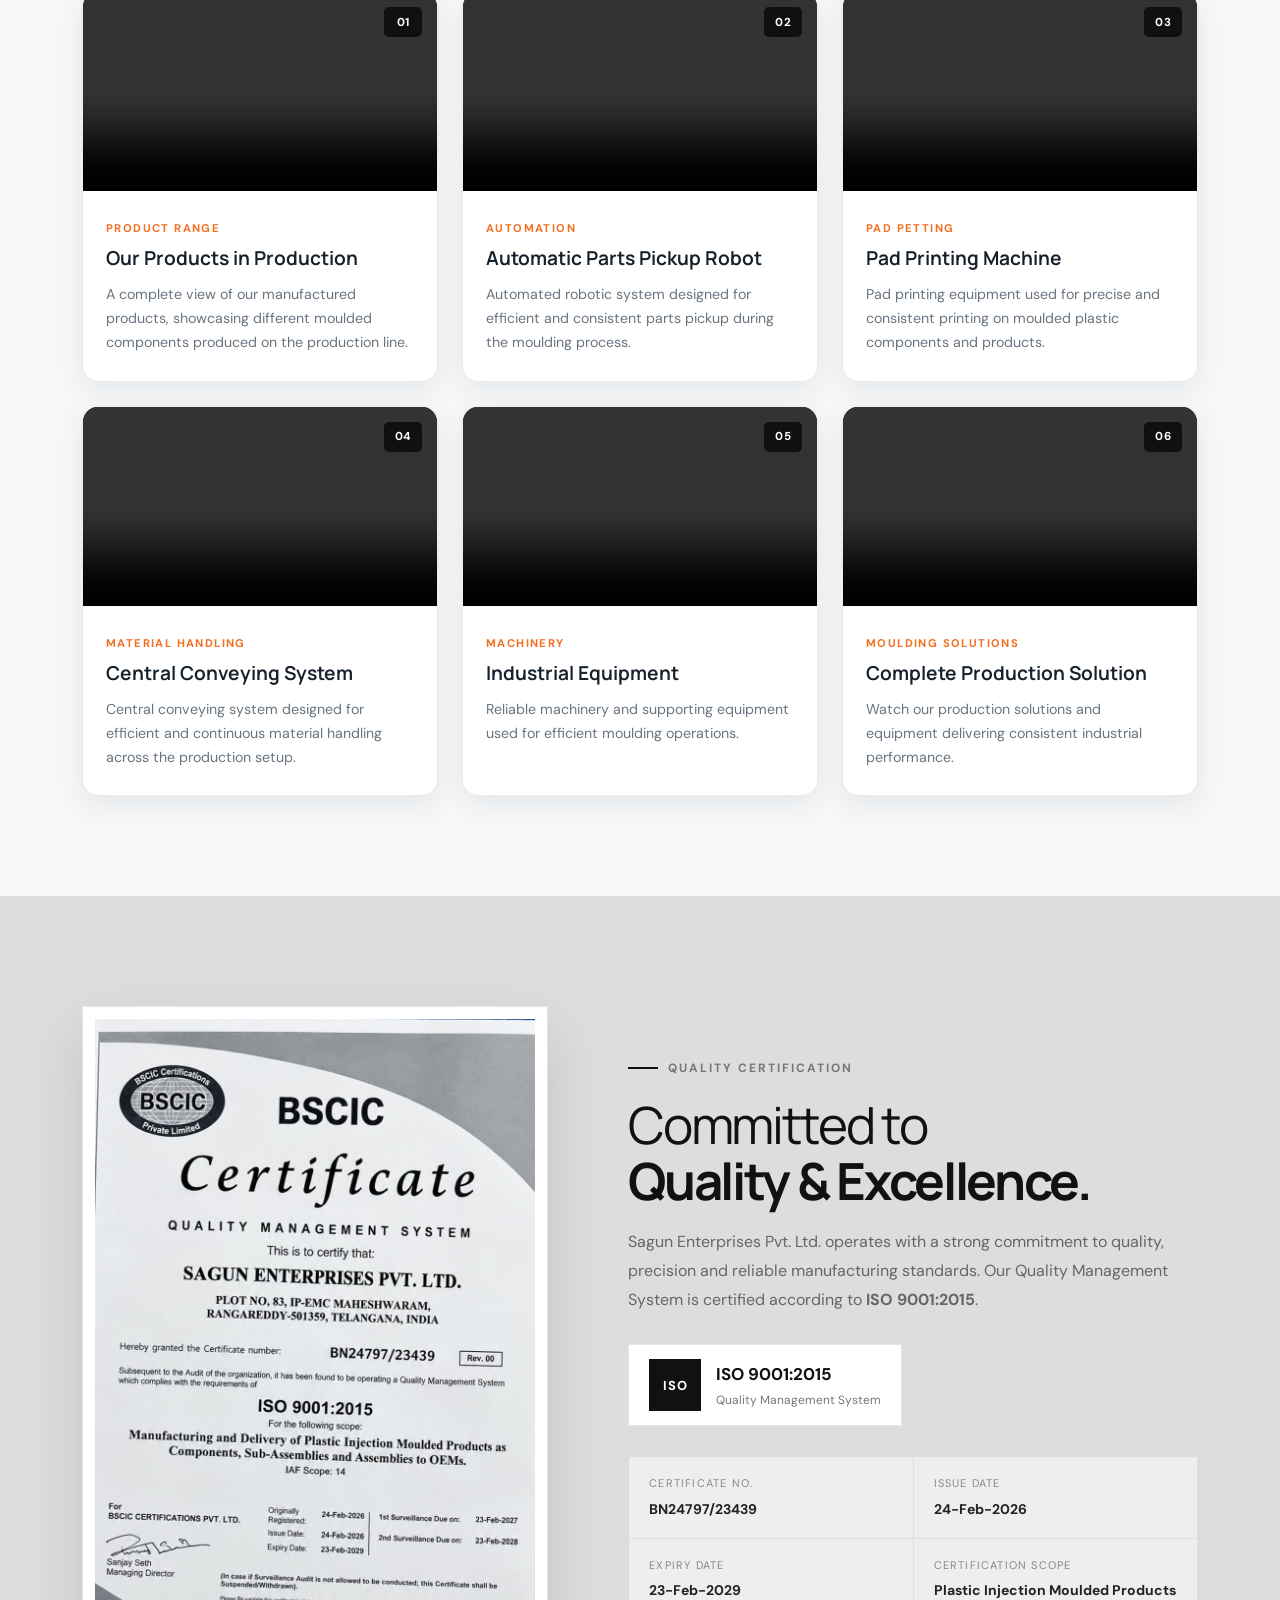
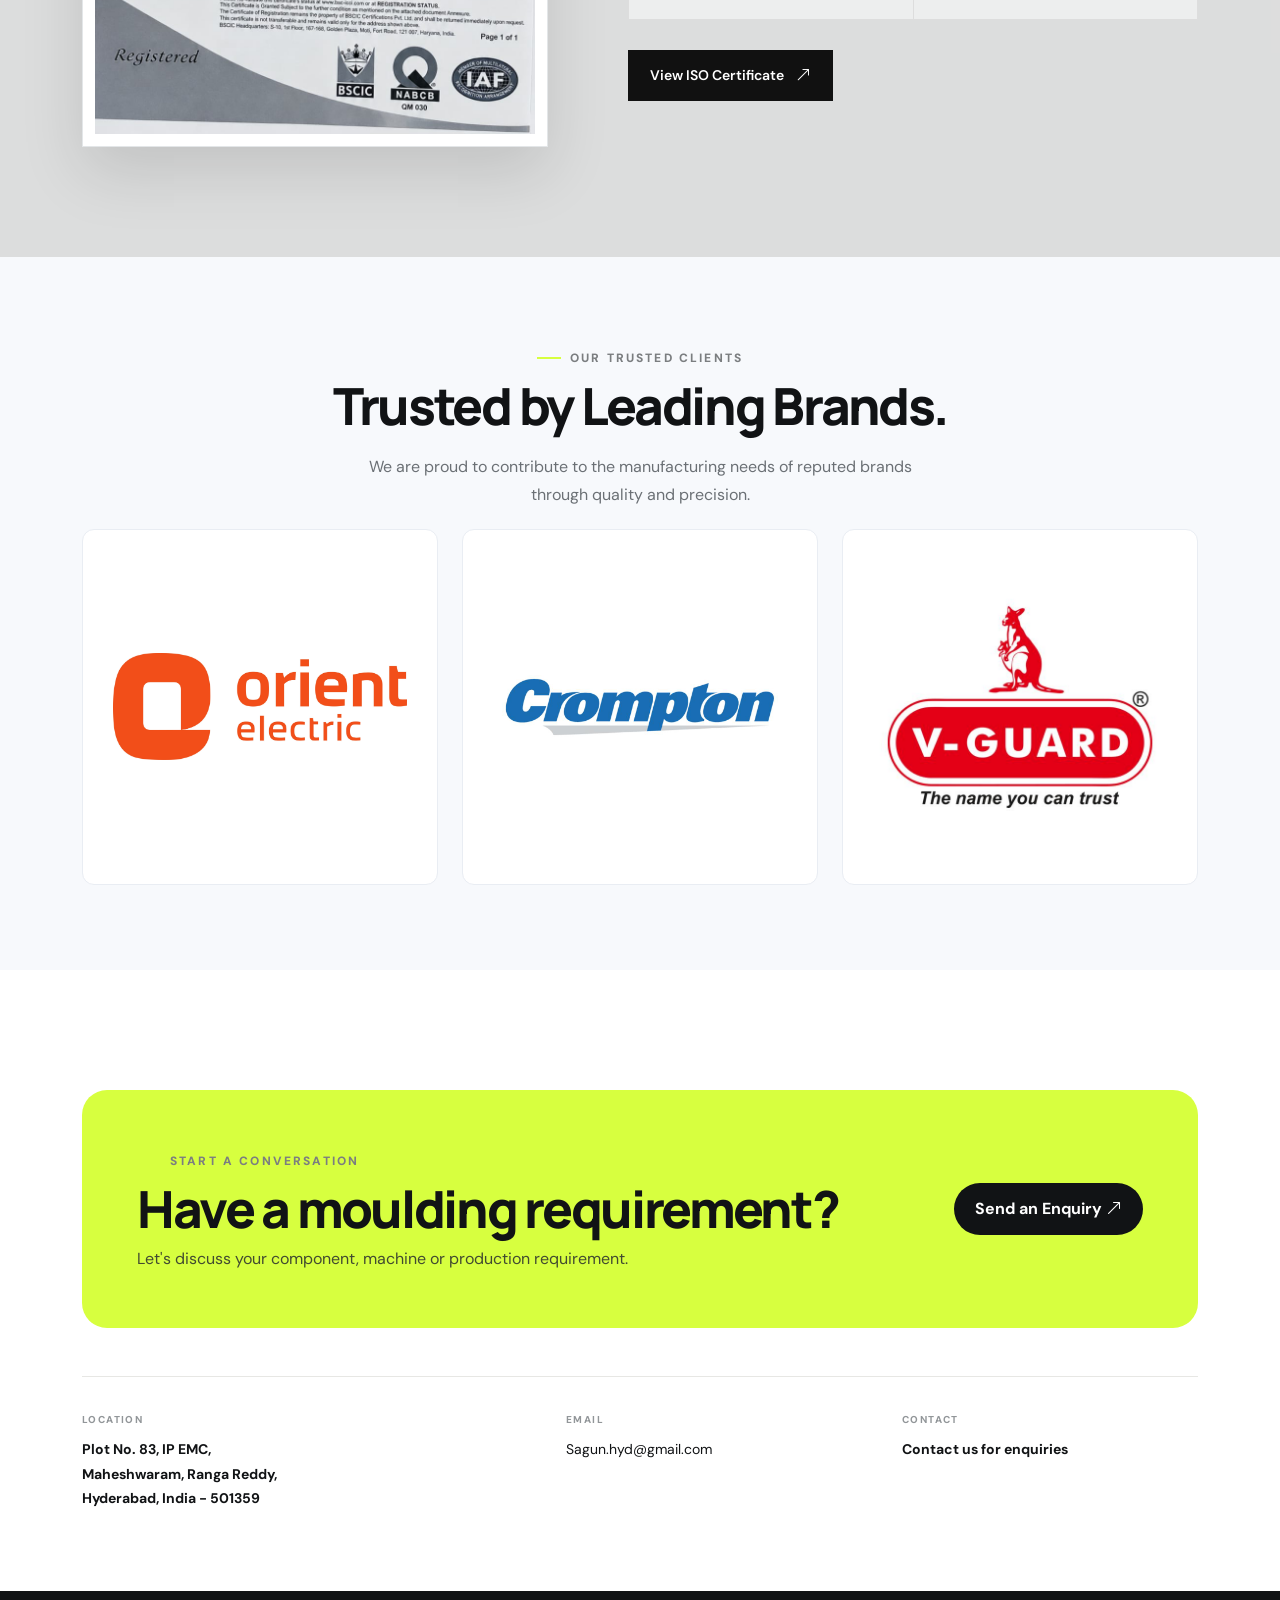
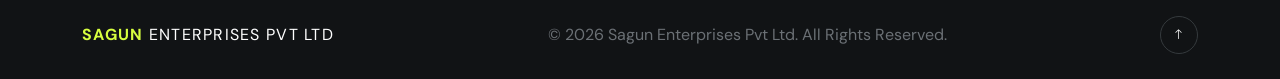
==== commit 4c4e17d5: "another changes images" ====
--- a/index.html
+++ b/index.html
@@ -28,7 +28,8 @@
     <nav class="navbar navbar-expand-lg navbar-dark">
       <div class="container">
         <a class="navbar-brand" href="#home">
-          <span class="brand-mark">SE</span>
+          <!-- <span class="brand-mark">SE</span> -->
+          <img class="brand-mark" src="assets/images/logo_shagun.jpeg" alt="" srcset="">
           <span>
             <strong>SAGUN</strong>
             <small>ENTERPRISES PVT LTD</small>
@@ -1471,7 +1472,7 @@
 
             </div>
 
-            <a href="assets/images/iso-certificate.jpg" data-fancybox="iso-certificate"
+            <a href="assets/images/sagun-iso.jpeg" data-fancybox="iso-certificate"
               data-caption="ISO 9001:2015 Certificate - Sagun Enterprises Pvt. Ltd." class="sagun-iso-btn">
               View ISO Certificate
               <i class="bi bi-arrow-up-right"></i>
@@ -1480,6 +1481,45 @@
           </div>
 
         </div>
+      </div>
+    </section>
+
+    <!-- Trusted Clients Section -->
+    <section class="sagun-clients-section" id="clients">
+      <div class="container">
+        <div class="section-heading text-center aos-init aos-animate" data-aos="fade-up">
+          <span class="eyebrow dark"><span></span> OUR TRUSTED CLIENTS</span>
+          <h2>Trusted by <strong>Leading Brands.</strong></h2>
+          <p>We are proud to contribute to the manufacturing needs of reputed brands through quality and precision.</p>
+        </div>
+
+        <div class="sagun-clients-heading">
+          <span class="sagun-clients-eyebrow"></span>
+          <h2></h2>
+          <p>
+
+          </p>
+        </div>
+
+        <div class="sagun-clients-grid">
+
+          <!-- Orient Electric -->
+          <div class="sagun-client-card">
+            <img src="assets/images/orient.jpg" alt="Orient Electric" loading="lazy">
+          </div>
+
+          <!-- Crompton -->
+          <div class="sagun-client-card">
+            <img src="assets/images/crompton.jpg" alt="Crompton" loading="lazy">
+          </div>
+
+          <!-- V-Guard -->
+          <div class="sagun-client-card">
+            <img src="assets/images/vguard.jpg" alt="V-Guard" loading="lazy">
+          </div>
+
+        </div>
+
       </div>
     </section>
 
--- a/css/style.css
+++ b/css/style.css
@@ -88,12 +88,8 @@
 .brand-mark {
   width: 55px;
   height: 55px;
-  border: 1px solid rgba(255, 255, 255, .25);
   border-radius: 50%;
   display: grid;
-  place-items: center;
-  font: 800 22px "Manrope";
-  color: var(--accent);
 }
 
 .nav-link {
@@ -1473,8 +1469,66 @@
   opacity: 0.65;
 }
 
+.f-button {
+  left: 0;
+}
+
+/* ================================
+   SAGUN TRUSTED CLIENTS SECTION
+================================ */
+
+.sagun-clients-section {
+  padding: 85px 0;
+  background: #f7f9fc;
+  position: relative;
+  overflow: hidden;
+}
+
+
+.sagun-clients-grid {
+  display: grid;
+  grid-template-columns: repeat(3, 1fr);
+  gap: 24px;
+  align-items: stretch;
+}
+
+.sagun-client-card {
+  padding: 30px;
+  background: #fff;
+  border: 1px solid #e9edf3;
+  border-radius: 12px;
+  display: flex;
+  align-items: center;
+  justify-content: center;
+  transition: all 0.35s ease;
+}
+
+.sagun-client-card img {
+  max-width: 100%;
+  width: 100%;
+  object-fit: contain;
+  transition: all 0.35s ease;
+}
+
+.sagun-client-card:hover {
+  transform: translateY(-6px);
+  border-color: #e85d24;
+  box-shadow: 0 12px 30px rgba(23, 35, 56, 0.08);
+}
+
+.sagun-client-card:hover img {
+  filter: grayscale(0%);
+  opacity: 1;
+}
+
+/* Responsive */
+
 
 @media (max-width: 991px) {
+  .sagun-clients-grid {
+    grid-template-columns: repeat(3, 1fr);
+  }
+
   .sagun-facility-section {
     padding: 80px 0;
   }
@@ -1494,6 +1548,20 @@
 }
 
 @media (max-width: 575px) {
+  .sagun-clients-section {
+    padding: 60px 0;
+  }
+
+
+  .sagun-clients-grid {
+    gap: 15px;
+  }
+
+  .sagun-client-card {
+    padding: 20px;
+  }
+
+
   .sagun-facility-caption {
     display: none;
   }
